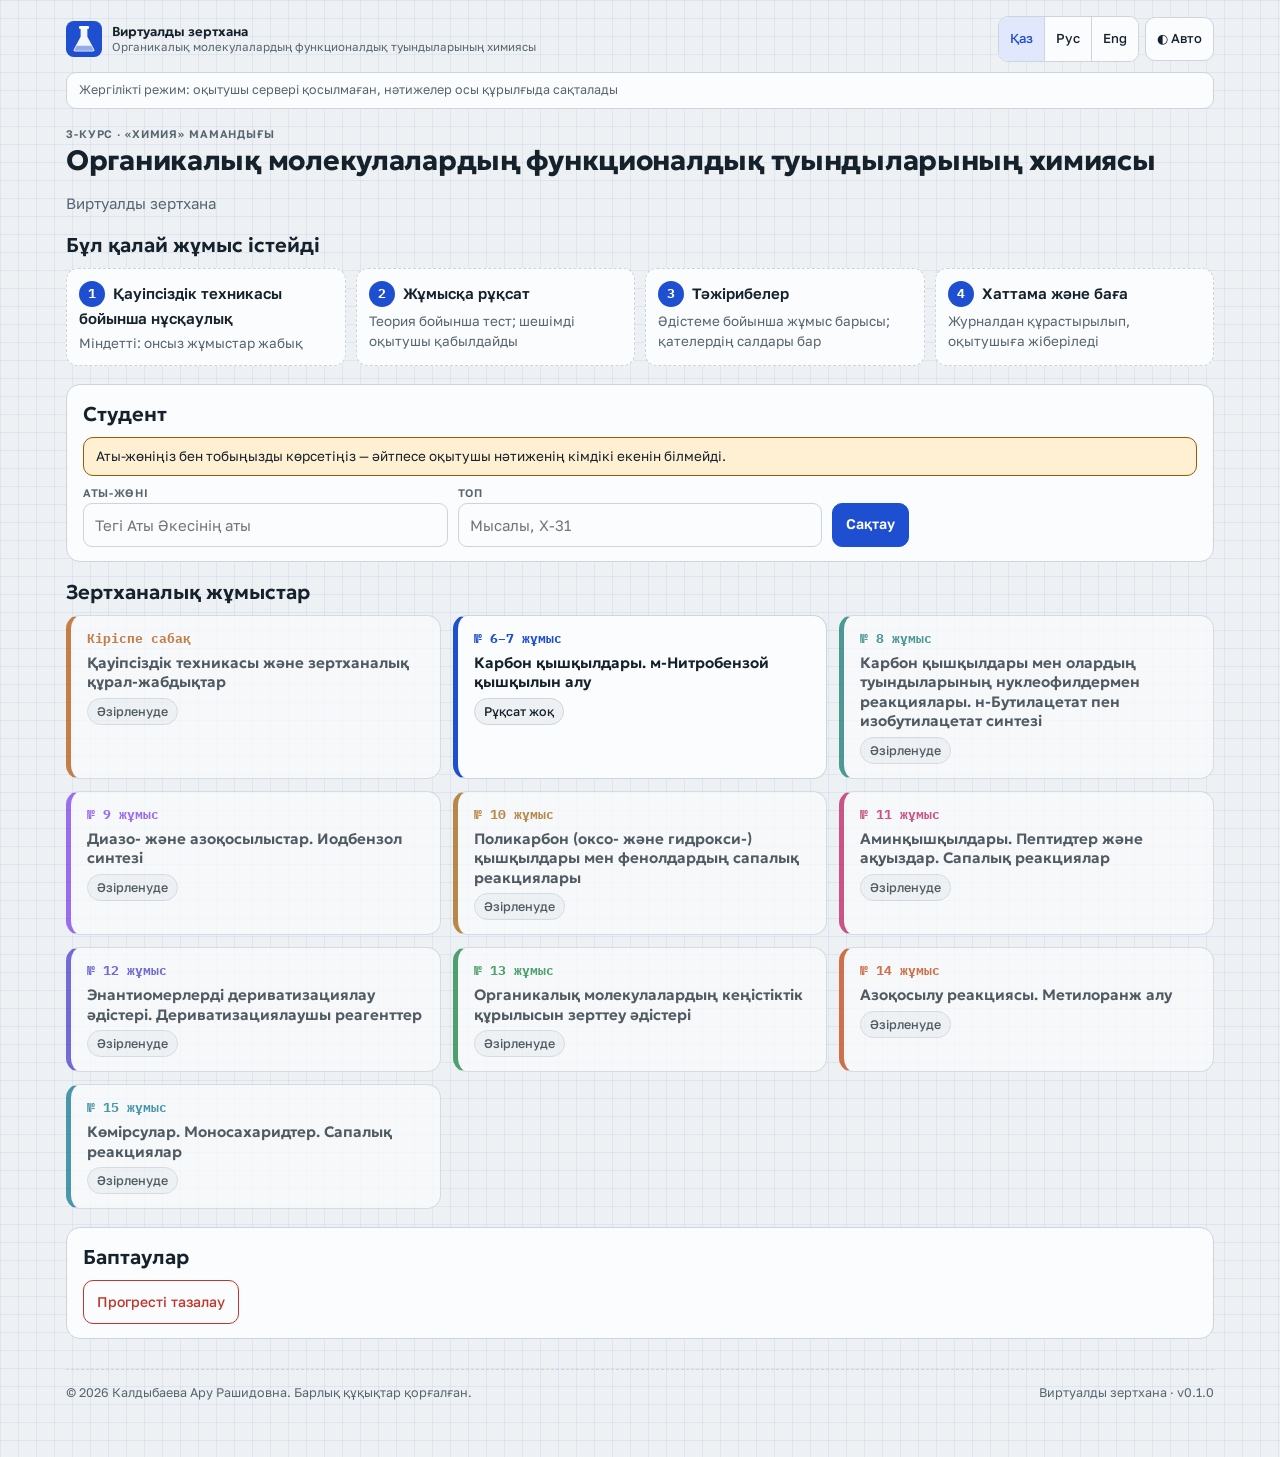
==== index.html @ b1f98c1d "Движок виртуальной лаборатории и работа 6–7 - Оболочка студента: маршруты #/, #/lab/NN, допуск, опыт" ====
<!doctype html>
<html lang="kk">
<head>
<meta charset="utf-8">
<meta name="viewport" content="width=device-width,initial-scale=1,viewport-fit=cover">
<title>Виртуалды зертхана · Виртуальная лаборатория</title>
<meta name="description" content="Виртуальная лаборатория: химия функциональных производных органических молекул">
<meta name="theme-color" content="#1f4fd1">
<link rel="manifest" href="manifest.webmanifest">
<link rel="icon" href="icon.svg" type="image/svg+xml">
<link rel="apple-touch-icon" href="icon-192.png">
<link rel="preconnect" href="https://fonts.googleapis.com">
<link rel="preconnect" href="https://fonts.gstatic.com" crossorigin>
<link rel="stylesheet" href="https://fonts.googleapis.com/css2?family=Golos+Text:wght@400;500;600;700&family=Unbounded:wght@500;700&family=Geologica:wght@500;600;700&family=JetBrains+Mono:wght@500;600&family=IBM+Plex+Mono:wght@500;600&display=swap">
<link rel="stylesheet" href="app/styles.css">
</head>
<body>
<div id="app" class="wrap"><p style="padding:20px">…</p></div>
<noscript><p style="padding:20px">Включите JavaScript · JavaScript қосыңыз · Please enable JavaScript.</p></noscript>
<script type="module" src="app/main.js"></script>
</body>
</html>
---- app/styles.css ----
/* Виртуальная лаборатория — токены, светлая и тёмная тема, раскладка, печать.
   Дизайн — по эталону reference/lab06-07-m-nitrobenzoic-acid.html: бумага в клетку, Golos Text / Unbounded / JetBrains Mono.
   Unbounded и JetBrains Mono не содержат казахских букв (ә ғ қ ң ұ һ…) — для kk заголовки Geologica, моноширинный IBM Plex Mono. */
:root{
  --paper:#edf1f3; --grid:rgba(31,79,209,.07); --panel:#fbfcfd; --scene:#f5f8fa; --ink:#15222b; --muted:#56656f; --line:#cbd5db;
  --accent:#1f4fd1; --accent-soft:#e1e8fd; --accent-ink:#ffffff;
  --warn:#9a5a00; --warn-soft:#fff0d3; --bad:#c0352c; --bad-soft:#fde4e1; --good:#1b7a49; --good-soft:#ddf3e6;
  --glass:#6f8a9b; --glass-fill:rgba(185,215,232,.28); --liquid:rgba(160,198,222,.55); --liq-y:rgba(236,212,110,.6); --melt:rgba(250,232,160,.8);
  --ice:#f3fbff; --ice-edge:#a9cfe3; --bench:#c9d2d8; --metal:#9aa7b0; --metal-dark:#5f6c75; --screen:#1d2b22; --screen-ink:#7dff9e;
  --solid:#fdfdf8; --solid-y:#f4eec9; --hot:#ff6a2b; --nox:#b8661f;
  --f-display:"Unbounded",system-ui,sans-serif; --f-body:"Golos Text",system-ui,-apple-system,"Segoe UI",Roboto,sans-serif; --f-mono:"JetBrains Mono",ui-monospace,Menlo,Consolas,monospace;
  --bar-h:0px;
  color-scheme:light;
}
:root[lang="kk"]{--f-display:"Geologica","Golos Text",system-ui,sans-serif; --f-mono:"IBM Plex Mono",ui-monospace,Menlo,Consolas,monospace}
@media (prefers-color-scheme:dark){:root:not([data-theme="light"]){
  --paper:#0e1519; --grid:rgba(126,162,255,.06); --panel:#151f25; --scene:#111a20; --ink:#e2eaef; --muted:#93a3ad; --line:#2a3a44;
  --accent:#86a6ff; --accent-soft:#1c2a4a; --accent-ink:#0b1430;
  --warn:#f2aa45; --warn-soft:#38270c; --bad:#ff7a70; --bad-soft:#3b1714; --good:#5bd393; --good-soft:#112d1e;
  --glass:#8fb0c3; --glass-fill:rgba(120,170,200,.12); --liquid:rgba(130,175,210,.35); --liq-y:rgba(220,190,90,.4); --melt:rgba(230,210,140,.6);
  --ice:#2c4352; --ice-edge:#5d8aa3; --bench:#24323b; --metal:#4d5b64; --metal-dark:#8d9aa3; --screen:#0b130e; --screen-ink:#6cf08f;
  --solid:#e9ece4; --solid-y:#e4dcae; --hot:#ff7d45; --nox:#e08a42; color-scheme:dark}}
:root[data-theme="dark"]{
  --paper:#0e1519; --grid:rgba(126,162,255,.06); --panel:#151f25; --scene:#111a20; --ink:#e2eaef; --muted:#93a3ad; --line:#2a3a44;
  --accent:#86a6ff; --accent-soft:#1c2a4a; --accent-ink:#0b1430;
  --warn:#f2aa45; --warn-soft:#38270c; --bad:#ff7a70; --bad-soft:#3b1714; --good:#5bd393; --good-soft:#112d1e;
  --glass:#8fb0c3; --glass-fill:rgba(120,170,200,.12); --liquid:rgba(130,175,210,.35); --liq-y:rgba(220,190,90,.4); --melt:rgba(230,210,140,.6);
  --ice:#2c4352; --ice-edge:#5d8aa3; --bench:#24323b; --metal:#4d5b64; --metal-dark:#8d9aa3; --screen:#0b130e; --screen-ink:#6cf08f;
  --solid:#e9ece4; --solid-y:#e4dcae; --hot:#ff7d45; --nox:#e08a42; color-scheme:dark}

[hidden]{display:none!important}
*{box-sizing:border-box}
html{-webkit-text-size-adjust:100%}
body{margin:0;background-color:var(--paper);background-image:linear-gradient(var(--grid) 1px,transparent 1px),linear-gradient(90deg,var(--grid) 1px,transparent 1px);background-size:18px 18px;color:var(--ink);font:15px/1.5 var(--f-body);min-height:100vh;overflow-x:hidden}
a{color:var(--accent)}
.wrap{max-width:1180px;margin:0 auto;padding:12px 16px calc(40px + var(--bar-h) + env(safe-area-inset-bottom,0px))}
.skip{position:absolute;left:-999px;top:0;background:var(--panel);padding:8px;z-index:20}.skip:focus{left:8px}

/* шапка */
.top{display:flex;flex-wrap:wrap;align-items:center;justify-content:space-between;gap:8px 12px;padding:4px 0 10px}
.brand{display:flex;align-items:center;gap:10px;text-decoration:none;color:inherit;min-width:0}
.brand .logo{width:36px;height:36px;flex:none}
.brand b{font:600 13px/1.2 var(--f-display);display:block}
.brand small{display:block;font-size:11.5px;color:var(--muted);line-height:1.25}
.topr{display:flex;gap:6px;align-items:center;flex-wrap:wrap}
.eyebrow{font:600 11px/1.3 var(--f-body);letter-spacing:.08em;text-transform:uppercase;color:var(--muted)}
h1{font:700 clamp(19px,4.8vw,28px)/1.15 var(--f-display);margin:4px 0 6px;letter-spacing:-.01em;text-wrap:balance}
h2{font:600 clamp(16px,4vw,20px)/1.25 var(--f-display);margin:3px 0 10px;text-wrap:balance}
h3{font:600 15.5px/1.3 var(--f-display);margin:18px 0 6px}
.clock{font:600 13px var(--f-mono);font-variant-numeric:tabular-nums;padding:9px 10px;border:1px solid var(--line);border-radius:8px;background:var(--panel);white-space:nowrap;min-height:44px;display:inline-flex;align-items:center}
.banner{padding:8px 12px;border-radius:10px;font-size:13.5px;margin:0 0 10px;border:1px solid var(--line);background:var(--panel)}
.banner.warn{background:var(--warn-soft);border-color:var(--warn)}
.banner.info{background:var(--accent-soft);border-color:var(--accent)}

/* карточки */
.card{background:var(--panel);border:1px solid var(--line);border-radius:14px;padding:14px 16px;min-width:0}
.cards{display:grid;gap:12px;grid-template-columns:repeat(auto-fill,minmax(min(100%,300px),1fr))}
.labcard{display:flex;flex-direction:column;gap:6px;text-decoration:none;color:inherit;border-left:5px solid var(--lab-accent,var(--accent));transition:border-color .15s}
.labcard:hover{border-color:var(--lab-accent,var(--accent))}
.labcard:focus-visible{outline:2px solid var(--accent);outline-offset:2px}
.labcard .num{font:700 13px var(--f-mono);color:var(--lab-accent,var(--accent))}
.labcard .t{font:600 15px/1.3 var(--f-display)}
.labcard.draft{opacity:.72}
.badge{display:inline-flex;align-items:center;gap:5px;font:500 12.5px/1.2 var(--f-body);padding:5px 9px;border-radius:999px;border:1px solid var(--line);background:var(--paper);align-self:flex-start}
.badge.ok{color:var(--good);border-color:var(--good);background:var(--good-soft)}
.badge.warn{color:var(--warn);border-color:var(--warn);background:var(--warn-soft)}
.badge.bad{color:var(--bad);border-color:var(--bad);background:var(--bad-soft)}
.badge.info{color:var(--accent);border-color:var(--accent);background:var(--accent-soft)}
.how{display:grid;gap:10px;grid-template-columns:repeat(auto-fit,minmax(min(100%,200px),1fr));counter-reset:how;margin:0;padding:0;list-style:none}
.how li{counter-increment:how;padding:12px;border:1px dashed var(--line);border-radius:12px;background:var(--panel)}
.how li::before{content:counter(how);display:inline-grid;place-items:center;width:26px;height:26px;border-radius:50%;background:var(--accent);color:var(--accent-ink);font:700 13px var(--f-mono);margin-right:8px}
.how b{font-weight:600}.how span{display:block;color:var(--muted);font-size:13.5px;margin-top:4px}
.form{display:grid;gap:10px;grid-template-columns:repeat(auto-fit,minmax(min(100%,220px),1fr));align-items:end}
.field{display:grid;gap:4px;width:100%}
.field>span,label.lb{font:600 11px var(--f-body);letter-spacing:.06em;text-transform:uppercase;color:var(--muted)}
input[type=text],input[type=search],textarea,select{font:15px var(--f-body);padding:10px 11px;border:1px solid var(--line);border-radius:9px;background:var(--panel);color:var(--ink);min-height:44px;width:100%}
input:focus-visible,textarea:focus-visible,select:focus-visible{outline:2px solid var(--accent);outline-offset:1px}
input.num{width:9em;flex:0 1 9em;font-family:var(--f-mono)}
textarea{min-height:120px;resize:vertical}
.unit{color:var(--muted);font-size:14px}
.section{margin:18px 0}
.foot{margin-top:30px;padding:14px 0;border-top:1px dashed var(--line);color:var(--muted);font-size:12.5px;display:flex;flex-wrap:wrap;gap:6px 16px;justify-content:space-between}
.muted{color:var(--muted)}
.prose p{margin:4px 0 8px;max-width:72ch}

/* кнопки */
.b{font:500 14px/1.2 var(--f-body);min-height:44px;padding:10px 13px;border-radius:10px;border:1px solid var(--line);background:var(--panel);color:var(--ink);cursor:pointer;touch-action:manipulation;text-align:left;text-decoration:none;display:inline-flex;align-items:center;gap:6px}
.b:hover:not(:disabled){border-color:var(--accent)}
.b:focus-visible,.tile:focus-visible,.opt:focus-visible{outline:2px solid var(--accent);outline-offset:2px}
.b:disabled{opacity:.45;cursor:not-allowed}
.b.pri{background:var(--accent);border-color:var(--accent);color:var(--accent-ink);font-weight:600}
.b.on{background:var(--accent-soft);border-color:var(--accent);color:var(--accent)}
.b.on:disabled{opacity:.8}
.b.big{font-size:17px;font-weight:600;min-height:54px;padding:12px 26px}
.b.sm{min-height:44px;padding:8px 11px;font-size:13px}
.b.danger{border-color:var(--bad);color:var(--bad)}
.b.ghost{background:transparent}
.seg{display:inline-flex;flex-wrap:wrap;border:1px solid var(--line);border-radius:10px;overflow:hidden;background:var(--panel);max-width:100%}
.seg .b{border:0;border-radius:0;min-height:44px}
.seg .b+.b{border-left:1px solid var(--line)}
.row{display:flex;flex-wrap:wrap;gap:8px;width:100%;align-items:center}
.row>*{min-width:0}
.rng input[type=range]{flex:1;min-width:150px;accent-color:var(--accent);min-height:44px}
.grp{width:100%;margin-top:8px}
.lab{width:100%;font:600 11px var(--f-body);letter-spacing:.07em;text-transform:uppercase;color:var(--muted);margin:2px 0 6px}
.check{display:grid;grid-template-columns:repeat(auto-fit,minmax(min(100%,220px),1fr));gap:8px;width:100%}
.check .b.on::before{content:"✓"}
.wfull{width:100%;min-width:0}

/* опыт */
.stages{display:flex;gap:6px;overflow-x:auto;margin:6px 0 12px;padding-bottom:2px;scrollbar-width:none}
.stg{flex:0 0 auto;font:500 12.5px var(--f-body);padding:7px 11px;border-radius:999px;border:1px solid var(--line);color:var(--muted);background:var(--panel);white-space:nowrap;text-decoration:none}
.stg.now{background:var(--accent);border-color:var(--accent);color:var(--accent-ink)}
.stg.done{color:var(--good);border-color:var(--good)}
.exp{display:grid;gap:14px;grid-template-columns:minmax(0,1fr)}
@media (min-width:881px){
  .exp{grid-template-columns:minmax(0,1.08fr) minmax(0,.92fr);align-items:start}
  .standcol{position:sticky;top:10px}
}
.scenebox{border:1px solid var(--line);border-radius:12px;background:var(--scene);overflow:hidden}
.scenebox svg{display:block;width:100%;height:auto;max-height:calc(45vh);margin:0 auto}
@media (min-width:881px){.scenebox svg{max-height:62vh}}
.scenebox:empty{display:none}
.stepmeta{font:600 11.5px var(--f-mono);color:var(--accent)}
.instr{font-size:14.5px;line-height:1.55;margin-bottom:10px;max-width:68ch}
.instr p{margin:0 0 6px}.instr ol,.instr ul{margin:0;padding-left:20px}.instr li{margin:3px 0}
.instr .note{color:var(--muted);font-size:13.5px;margin-top:6px}
.fb{margin-top:10px;padding:10px 12px;border-radius:10px;font-size:14px;line-height:1.45;border:1px solid transparent;background:var(--accent-soft);width:100%}
.fb.warn{background:var(--warn-soft);border-color:var(--warn)}
.fb.bad{background:var(--bad-soft);border-color:var(--bad)}
.fb.good{background:var(--good-soft);border-color:var(--good)}
.fb.warn::before{content:"⚠ ";font-weight:700;color:var(--warn)}
.fb.bad:not(.q .fb)::before{content:"✗ ";font-weight:700;color:var(--bad)}
.fb.good:not(.q .fb)::before{content:"✓ ";font-weight:700;color:var(--good)}
.readouts{display:flex;flex-wrap:wrap;gap:6px;margin-top:10px}
.readouts:empty{display:none}
.ro{display:flex;flex-direction:column;padding:6px 10px;border-radius:8px;background:var(--paper);border:1px solid var(--line);min-width:0}
.ro span{font:600 10px var(--f-body);letter-spacing:.06em;text-transform:uppercase;color:var(--muted)}
.ro b{font:600 15px var(--f-mono);font-variant-numeric:tabular-nums}
.ro.ok b{color:var(--good)}.ro.ok b::after{content:" ✓"}
.ro.warn{background:var(--warn-soft);border-color:var(--warn)}.ro.warn b{color:var(--warn)}.ro.warn b::after{content:" ⚠"}
.ro.bad{background:var(--bad-soft);border-color:var(--bad)}.ro.bad b{color:var(--bad)}.ro.bad b::after{content:" ✗"}
.controls{display:flex;flex-wrap:wrap;gap:8px;margin-top:12px;min-width:0}
.actionbar{display:flex;align-items:center;justify-content:flex-end;flex-wrap:wrap;gap:8px;margin-top:14px;padding-top:12px;border-top:1px dashed var(--line)}
.actionbar .need{font-size:13px;color:var(--muted);margin-right:auto;min-width:0}
.hintbox{margin-top:10px;padding:10px 12px;border-radius:10px;border:1px dashed var(--accent);background:var(--panel);font-size:14px}
.hintbox .eyebrow{color:var(--accent)}
.hintbox ol{margin:6px 0 0;padding-left:20px}
@media (max-width:880px){
  .actionbar{position:fixed;left:0;right:0;bottom:0;z-index:8;margin:0;padding:8px 16px calc(8px + env(safe-area-inset-bottom,0px));background:var(--panel);border-top:1px solid var(--line);box-shadow:0 -6px 18px rgba(0,0,0,.08)}
  .actionbar .need{flex:1 1 100%;font-size:12.5px;order:-1}
  .actionbar .b{flex:1 1 0;justify-content:center}
  body.has-bar{--bar-h:104px}
}
.side{display:grid;gap:14px;min-width:0}
.journal summary,.tb summary{font:600 14px var(--f-display);cursor:pointer;min-height:32px;display:flex;align-items:center;gap:6px}
.jcount{font:500 12px var(--f-mono);color:var(--muted)}
.log{list-style:none;margin:10px 0 0;padding:0;display:grid;gap:7px;max-height:56vh;overflow:auto}
.lg{display:grid;grid-template-columns:58px minmax(0,1fr);gap:8px;font-size:13.5px;line-height:1.4}
.lg time{font:500 12px var(--f-mono);color:var(--muted);padding-top:1px}
.lg.obs .k{font-weight:600;color:var(--accent);margin-right:4px}
.lg.warn span{color:var(--bad)}
.lg.warn span::before{content:"⚠ "}
.lg.calc span{font-family:var(--f-mono);font-size:12.5px}
.lg.hint span{color:var(--muted);font-style:italic}
.tb ul{margin:6px 0 0;padding-left:18px;font-size:13.5px}.tb li{margin:3px 0}

/* шаги */
.q{display:grid;gap:8px;width:100%;margin-bottom:12px}
.q>p{margin:0;font-weight:600}
.qq{margin:6px 0;font-weight:600}
.opt{width:100%;text-align:left}
.opt.right{border-color:var(--good);background:var(--good-soft)}
.opt.right::before{content:"✓";color:var(--good);font-weight:700}
.opt.wrong{border-color:var(--bad);background:var(--bad-soft)}
.opt.wrong::before{content:"✗";color:var(--bad);font-weight:700}
.whatif{margin-top:10px;border-left:4px solid var(--bad);background:var(--bad-soft);border-radius:10px;padding:10px 12px;font-size:14px;width:100%}
.whatif strong{display:block;margin-bottom:2px}
.shelf{display:grid;grid-template-columns:repeat(auto-fill,minmax(min(100%,150px),1fr));gap:8px;width:100%}
.tile{display:flex;align-items:center;gap:8px;min-height:56px;padding:8px 10px;border:1px solid var(--line);border-radius:10px;background:var(--panel);color:var(--ink);font:500 13.5px/1.25 var(--f-body);text-align:left;cursor:pointer;touch-action:manipulation}
.tile .ico{width:36px;height:36px;flex:none}.tile .ico svg{width:100%;height:100%}
.tile.on{border-color:var(--accent);background:var(--accent-soft)}
.tile.on::after{content:"✓";margin-left:auto;color:var(--accent);font-weight:700}
.tile.used{opacity:.55}
.order{list-style:none;margin:0;padding:0;display:grid;gap:6px;width:100%}
.order li{display:flex;align-items:center;gap:6px;padding:4px 6px 4px 10px;border:1px solid var(--line);border-radius:10px;background:var(--panel)}
.order li .n{color:var(--muted);width:1.5em}.order li .tx{flex:1;font-size:14px}
.order li.bad{border-color:var(--bad);background:var(--bad-soft)}
.order li.ok{border-color:var(--good)}
canvas.tg{width:100%;height:110px;display:block;border:1px solid var(--line);border-radius:10px;background:var(--paper);margin-bottom:6px}
.strip{display:flex;align-items:center;gap:10px;flex-wrap:wrap;width:100%;padding:8px 10px;border:1px solid var(--line);border-radius:10px;font-size:14px;margin-top:6px}
.strip i{width:30px;height:16px;border-radius:3px;border:1px solid var(--line);display:inline-block}
.strip em{color:var(--muted);font-style:normal}
.strip .scale{height:8px;border-radius:4px;width:100%;background:linear-gradient(90deg,#c81e32,#e63c32,#f58c28,#f5c832,#6eb428,#1e9682,#325aaa,#5a2882)}
.calcbox .field{margin-bottom:8px}

/* SVG */
.sv-bench{fill:var(--bench)}.gl{fill:var(--glass-fill);stroke:var(--glass);stroke-width:1.8}.gls{fill:none;stroke:var(--glass);stroke-width:1.8}
.liq{fill:var(--liquid)}.ice{fill:var(--ice);stroke:var(--ice-edge);stroke-width:1}.met{fill:var(--metal)}.metd{fill:var(--metal-dark)}
.sol{fill:var(--solid);stroke:var(--muted);stroke-width:.6}.porc{fill:var(--solid);stroke:var(--muted);stroke-width:1}.ppt{fill:var(--solid-y)}
.lbl{font:500 10px var(--f-body);fill:var(--muted)}.lblb{font:600 10.5px var(--f-body);fill:var(--ink)}.mono{font-family:var(--f-mono)}
.redc{fill:var(--bad)}.nox{fill:var(--nox)}.scr{fill:var(--screen)}.scrt{fill:var(--screen-ink);font:600 15px var(--f-mono)}.pnl{fill:var(--panel);stroke:var(--muted);stroke-width:1}
.slot{cursor:pointer}.slot rect{fill:var(--panel);stroke:var(--accent);stroke-width:1.4;stroke-dasharray:4 3}.slot.full rect{stroke-dasharray:none;fill:var(--accent-soft)}
.slot:focus-visible rect{stroke-width:3}
.bub{fill:none;stroke:var(--glass);stroke-width:1;animation:rise 1.3s linear infinite}
@keyframes rise{0%{transform:translateY(0);opacity:0}15%{opacity:1}100%{transform:translateY(-34px);opacity:0}}
.drop{animation:fall .45s ease-in forwards}
@keyframes fall{from{transform:translateY(0)}to{transform:translateY(var(--dy,120px));opacity:.15}}
.stir{animation:stir .55s ease-in-out infinite alternate}
@keyframes stir{from{transform:rotate(-3.5deg)}to{transform:rotate(3.5deg)}}
.airp{animation:air 1.6s linear infinite}
@keyframes air{from{transform:translateY(12px);opacity:0}50%{opacity:1}to{transform:translateY(-22px);opacity:0}}
.fume{animation:fume 3s ease-out infinite}
@keyframes fume{0%{transform:translate(0,0);opacity:0}30%{opacity:1}100%{transform:translate(10px,-42px);opacity:0}}
.steam{animation:fume 2.4s ease-out infinite}
.flow{stroke-dasharray:6 5;animation:flow .5s linear infinite}
@keyframes flow{to{stroke-dashoffset:-11}}
@media (prefers-reduced-motion:reduce){*,*::before,*::after{animation:none!important;transition:none!important}}

/* модальные окна */
.modal{position:fixed;inset:0;z-index:30;display:grid;place-items:center;padding:16px;background:rgba(10,18,24,.55)}
.modal .box{max-width:560px;width:100%;max-height:calc(100vh - 32px);overflow:auto;background:var(--panel);border:1px solid var(--line);border-radius:14px;padding:18px;box-shadow:0 20px 50px rgba(0,0,0,.3)}
.modal .box.crit{border-top:6px solid var(--bad)}
.modal .box.event{border-top:6px solid var(--warn)}
.modal h2{margin-top:2px}
.modal .acts{display:grid;gap:8px;margin-top:14px}

/* протокол */
.doc{font-size:14.5px;line-height:1.55}
.doc h2{margin-top:6px}
.doc p{margin:4px 0;max-width:76ch}.doc ul{margin:4px 0;padding-left:20px}
.eq{background:var(--paper);border:1px solid var(--line);padding:7px 10px;border-radius:8px;margin:6px 0;overflow-x:auto;white-space:nowrap;font-size:14px}
.eq.calc{font-family:var(--f-mono);font-size:13px;white-space:normal}
.tw{overflow-x:auto;margin:6px 0;max-width:100%}
.doc table{border-collapse:collapse;font-size:13.5px;min-width:560px;font-variant-numeric:tabular-nums}
.doc th,.doc td{border:1px solid var(--line);padding:6px 8px;text-align:left;vertical-align:top}
.doc th{background:var(--paper);font-weight:600}
.dochead{display:grid;grid-template-columns:repeat(auto-fit,minmax(min(100%,200px),1fr));gap:10px;padding:12px;border:1px solid var(--line);border-radius:12px;background:var(--paper)}
.grade{display:flex;gap:16px;align-items:center;padding:14px;border-radius:12px;background:var(--accent-soft);margin-top:12px}
.grade b{font:700 44px/1 var(--f-display);color:var(--accent)}
.sev{font:600 10.5px var(--f-body);text-transform:uppercase;letter-spacing:.05em;padding:2px 6px;border-radius:5px;margin-right:6px;border:1px solid currentColor;white-space:nowrap}
.sev.minor{color:var(--muted)}.sev.major{color:var(--warn)}.sev.critical{color:var(--bad)}.sev.safety{color:var(--bad)}
.lossbar{display:flex;height:16px;border-radius:8px;overflow:hidden;background:var(--line);margin:6px 0 8px}
.lossbar i{display:block;height:100%}
.losslist{list-style:none;margin:0 0 10px;padding:0;font-size:14px;display:grid;gap:4px}
.losslist li{display:flex;gap:8px;align-items:center}
.losslist .sw{flex:none;width:12px;height:12px;border-radius:3px}
.losslist .pc{margin-left:auto;font-family:var(--f-mono);font-size:13px}
.assign .q{border:1px solid var(--line);border-radius:10px;padding:10px}
.status{font-weight:600}
.status.ok{color:var(--good)}.status.warn{color:var(--warn)}
.jtable{font-size:12.5px}
.printonly{display:none}

@media print{
  :root{--paper:#fff;--panel:#fff;--scene:#fff;--ink:#000;--muted:#333;--line:#999;--accent:#000;--accent-soft:#fff;--good:#000;--bad:#000;--warn:#000;--good-soft:#fff;--bad-soft:#fff;--warn-soft:#fff}
  body{background:#fff;color:#000;font-size:11pt}
  .noprint,.top,.foot .noprint,.actionbar,.stages,button,.b,.banner{display:none!important}
  .card{border:0;padding:0}
  .wrap{max-width:none;padding:0}
  .doc table{min-width:0;width:100%}
  .tw{overflow:visible}
  .eq{white-space:normal}
  h1,h2,h3{break-after:avoid}
  .dochead{display:none!important}
  .doc li,.eq,.doc tr{break-inside:avoid}
  .assign textarea{border:1px solid #999;min-height:0}
  .printonly{display:block}
  @page{size:A4;margin:16mm 14mm}
}
.toasts{position:fixed;top:10px;right:10px;left:10px;z-index:40;display:grid;gap:6px;justify-items:end;pointer-events:none}
.toast{max-width:420px;padding:10px 12px;border-radius:10px;background:var(--panel);border:1px solid var(--bad);border-left:5px solid var(--bad);box-shadow:0 8px 24px rgba(0,0,0,.18);font-size:13.5px}
.toast.info{border-color:var(--accent)}
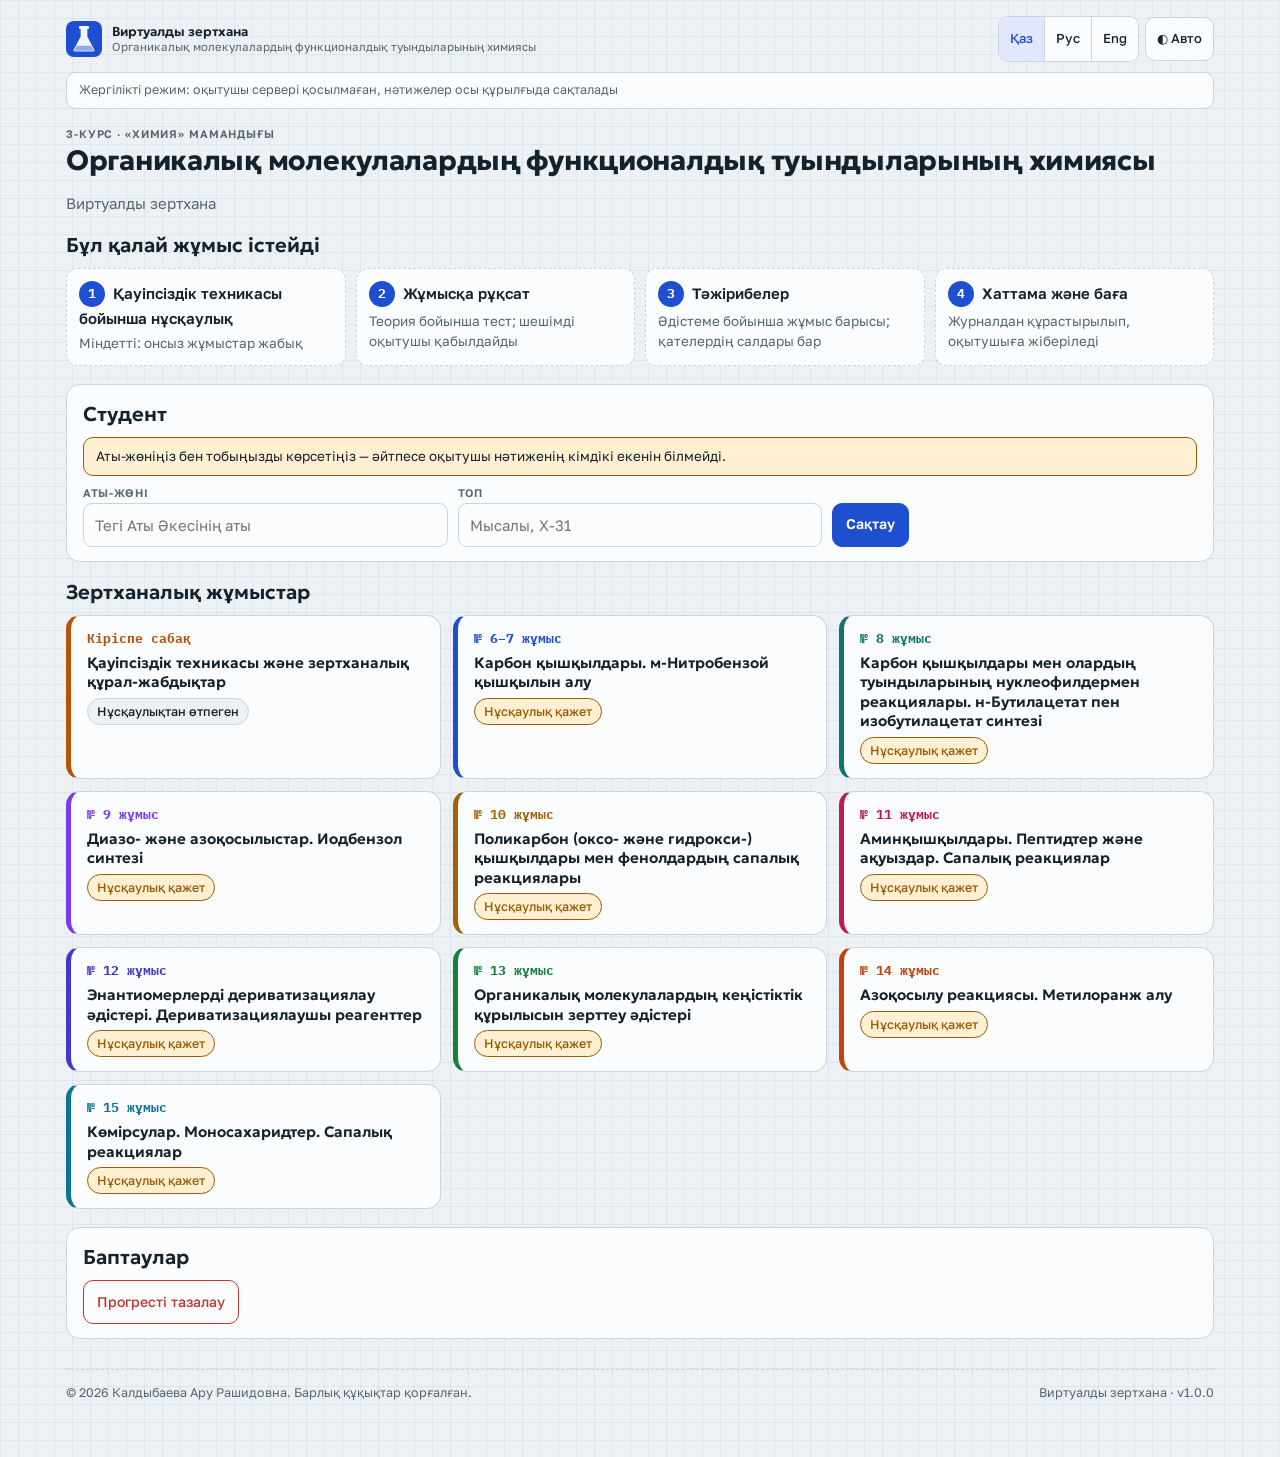
==== commit fa1826fa: "Общие токены стилей, панель преподавателя на тех же шрифтах; sw.js кэширует все файлы (v1.0.0); READ" ====
--- a/index.html
+++ b/index.html
@@ -12,6 +12,7 @@
 <link rel="preconnect" href="https://fonts.googleapis.com">
 <link rel="preconnect" href="https://fonts.gstatic.com" crossorigin>
 <link rel="stylesheet" href="https://fonts.googleapis.com/css2?family=Golos+Text:wght@400;500;600;700&family=Unbounded:wght@500;700&family=Geologica:wght@500;600;700&family=JetBrains+Mono:wght@500;600&family=IBM+Plex+Mono:wght@500;600&display=swap">
+<link rel="stylesheet" href="app/tokens.css">
 <link rel="stylesheet" href="app/styles.css">
 </head>
 <body>
--- a/app/tokens.css
+++ b/app/tokens.css
@@ -0,0 +1,36 @@
+/* Общие токены студента и панели преподавателя: палитра светлой и тёмной темы, шрифты, основа страницы.
+   Подключается первым в index.html и teacher/index.html; app/styles.css и teacher/teacher.css — только раскладка и компоненты.
+   Дизайн — по эталону reference/lab06-07-m-nitrobenzoic-acid.html: бумага в клетку, Golos Text / Unbounded / JetBrains Mono.
+   Unbounded и JetBrains Mono не содержат казахских букв (ә ғ қ ң ұ һ…) — для kk заголовки Geologica, моноширинный IBM Plex Mono. */
+:root{
+  --paper:#edf1f3; --grid:rgba(31,79,209,.07); --panel:#fbfcfd; --scene:#f5f8fa; --ink:#15222b; --muted:#56656f; --line:#cbd5db;
+  --accent:#1f4fd1; --accent-soft:#e1e8fd; --accent-ink:#ffffff;
+  --warn:#9a5a00; --warn-soft:#fff0d3; --bad:#c0352c; --bad-soft:#fde4e1; --good:#1b7a49; --good-soft:#ddf3e6;
+  --glass:#6f8a9b; --glass-fill:rgba(185,215,232,.28); --liquid:rgba(160,198,222,.55); --liq-y:rgba(236,212,110,.6); --melt:rgba(250,232,160,.8);
+  --ice:#f3fbff; --ice-edge:#a9cfe3; --bench:#c9d2d8; --metal:#9aa7b0; --metal-dark:#5f6c75; --screen:#1d2b22; --screen-ink:#7dff9e;
+  --solid:#fdfdf8; --solid-y:#f4eec9; --hot:#ff6a2b; --nox:#b8661f;
+  --f-display:"Unbounded",system-ui,sans-serif; --f-body:"Golos Text",system-ui,-apple-system,"Segoe UI",Roboto,sans-serif; --f-mono:"JetBrains Mono",ui-monospace,Menlo,Consolas,monospace;
+  --bar-h:0px;
+  color-scheme:light;
+}
+:root[lang="kk"]{--f-display:"Geologica","Golos Text",system-ui,sans-serif; --f-mono:"IBM Plex Mono",ui-monospace,Menlo,Consolas,monospace}
+@media (prefers-color-scheme:dark){:root:not([data-theme="light"]){
+  --paper:#0e1519; --grid:rgba(126,162,255,.06); --panel:#151f25; --scene:#111a20; --ink:#e2eaef; --muted:#93a3ad; --line:#2a3a44;
+  --accent:#86a6ff; --accent-soft:#1c2a4a; --accent-ink:#0b1430;
+  --warn:#f2aa45; --warn-soft:#38270c; --bad:#ff7a70; --bad-soft:#3b1714; --good:#5bd393; --good-soft:#112d1e;
+  --glass:#8fb0c3; --glass-fill:rgba(120,170,200,.12); --liquid:rgba(130,175,210,.35); --liq-y:rgba(220,190,90,.4); --melt:rgba(230,210,140,.6);
+  --ice:#2c4352; --ice-edge:#5d8aa3; --bench:#24323b; --metal:#4d5b64; --metal-dark:#8d9aa3; --screen:#0b130e; --screen-ink:#6cf08f;
+  --solid:#e9ece4; --solid-y:#e4dcae; --hot:#ff7d45; --nox:#e08a42; color-scheme:dark}}
+:root[data-theme="dark"]{
+  --paper:#0e1519; --grid:rgba(126,162,255,.06); --panel:#151f25; --scene:#111a20; --ink:#e2eaef; --muted:#93a3ad; --line:#2a3a44;
+  --accent:#86a6ff; --accent-soft:#1c2a4a; --accent-ink:#0b1430;
+  --warn:#f2aa45; --warn-soft:#38270c; --bad:#ff7a70; --bad-soft:#3b1714; --good:#5bd393; --good-soft:#112d1e;
+  --glass:#8fb0c3; --glass-fill:rgba(120,170,200,.12); --liquid:rgba(130,175,210,.35); --liq-y:rgba(220,190,90,.4); --melt:rgba(230,210,140,.6);
+  --ice:#2c4352; --ice-edge:#5d8aa3; --bench:#24323b; --metal:#4d5b64; --metal-dark:#8d9aa3; --screen:#0b130e; --screen-ink:#6cf08f;
+  --solid:#e9ece4; --solid-y:#e4dcae; --hot:#ff7d45; --nox:#e08a42; color-scheme:dark}
+
+
+[hidden]{display:none!important}
+*{box-sizing:border-box}
+html{-webkit-text-size-adjust:100%}
+body{margin:0;background-color:var(--paper);background-image:linear-gradient(var(--grid) 1px,transparent 1px),linear-gradient(90deg,var(--grid) 1px,transparent 1px);background-size:18px 18px;color:var(--ink);font:15px/1.5 var(--f-body);min-height:100vh;overflow-x:hidden}
--- a/app/styles.css
+++ b/app/styles.css
@@ -1,37 +1,4 @@
-/* Виртуальная лаборатория — токены, светлая и тёмная тема, раскладка, печать.
-   Дизайн — по эталону reference/lab06-07-m-nitrobenzoic-acid.html: бумага в клетку, Golos Text / Unbounded / JetBrains Mono.
-   Unbounded и JetBrains Mono не содержат казахских букв (ә ғ қ ң ұ һ…) — для kk заголовки Geologica, моноширинный IBM Plex Mono. */
-:root{
-  --paper:#edf1f3; --grid:rgba(31,79,209,.07); --panel:#fbfcfd; --scene:#f5f8fa; --ink:#15222b; --muted:#56656f; --line:#cbd5db;
-  --accent:#1f4fd1; --accent-soft:#e1e8fd; --accent-ink:#ffffff;
-  --warn:#9a5a00; --warn-soft:#fff0d3; --bad:#c0352c; --bad-soft:#fde4e1; --good:#1b7a49; --good-soft:#ddf3e6;
-  --glass:#6f8a9b; --glass-fill:rgba(185,215,232,.28); --liquid:rgba(160,198,222,.55); --liq-y:rgba(236,212,110,.6); --melt:rgba(250,232,160,.8);
-  --ice:#f3fbff; --ice-edge:#a9cfe3; --bench:#c9d2d8; --metal:#9aa7b0; --metal-dark:#5f6c75; --screen:#1d2b22; --screen-ink:#7dff9e;
-  --solid:#fdfdf8; --solid-y:#f4eec9; --hot:#ff6a2b; --nox:#b8661f;
-  --f-display:"Unbounded",system-ui,sans-serif; --f-body:"Golos Text",system-ui,-apple-system,"Segoe UI",Roboto,sans-serif; --f-mono:"JetBrains Mono",ui-monospace,Menlo,Consolas,monospace;
-  --bar-h:0px;
-  color-scheme:light;
-}
-:root[lang="kk"]{--f-display:"Geologica","Golos Text",system-ui,sans-serif; --f-mono:"IBM Plex Mono",ui-monospace,Menlo,Consolas,monospace}
-@media (prefers-color-scheme:dark){:root:not([data-theme="light"]){
-  --paper:#0e1519; --grid:rgba(126,162,255,.06); --panel:#151f25; --scene:#111a20; --ink:#e2eaef; --muted:#93a3ad; --line:#2a3a44;
-  --accent:#86a6ff; --accent-soft:#1c2a4a; --accent-ink:#0b1430;
-  --warn:#f2aa45; --warn-soft:#38270c; --bad:#ff7a70; --bad-soft:#3b1714; --good:#5bd393; --good-soft:#112d1e;
-  --glass:#8fb0c3; --glass-fill:rgba(120,170,200,.12); --liquid:rgba(130,175,210,.35); --liq-y:rgba(220,190,90,.4); --melt:rgba(230,210,140,.6);
-  --ice:#2c4352; --ice-edge:#5d8aa3; --bench:#24323b; --metal:#4d5b64; --metal-dark:#8d9aa3; --screen:#0b130e; --screen-ink:#6cf08f;
-  --solid:#e9ece4; --solid-y:#e4dcae; --hot:#ff7d45; --nox:#e08a42; color-scheme:dark}}
-:root[data-theme="dark"]{
-  --paper:#0e1519; --grid:rgba(126,162,255,.06); --panel:#151f25; --scene:#111a20; --ink:#e2eaef; --muted:#93a3ad; --line:#2a3a44;
-  --accent:#86a6ff; --accent-soft:#1c2a4a; --accent-ink:#0b1430;
-  --warn:#f2aa45; --warn-soft:#38270c; --bad:#ff7a70; --bad-soft:#3b1714; --good:#5bd393; --good-soft:#112d1e;
-  --glass:#8fb0c3; --glass-fill:rgba(120,170,200,.12); --liquid:rgba(130,175,210,.35); --liq-y:rgba(220,190,90,.4); --melt:rgba(230,210,140,.6);
-  --ice:#2c4352; --ice-edge:#5d8aa3; --bench:#24323b; --metal:#4d5b64; --metal-dark:#8d9aa3; --screen:#0b130e; --screen-ink:#6cf08f;
-  --solid:#e9ece4; --solid-y:#e4dcae; --hot:#ff7d45; --nox:#e08a42; color-scheme:dark}
-
-[hidden]{display:none!important}
-*{box-sizing:border-box}
-html{-webkit-text-size-adjust:100%}
-body{margin:0;background-color:var(--paper);background-image:linear-gradient(var(--grid) 1px,transparent 1px),linear-gradient(90deg,var(--grid) 1px,transparent 1px);background-size:18px 18px;color:var(--ink);font:15px/1.5 var(--f-body);min-height:100vh;overflow-x:hidden}
+/* Виртуальная лаборатория — раскладка, компоненты, печать. Токены и темы — app/tokens.css. */
 a{color:var(--accent)}
 .wrap{max-width:1180px;margin:0 auto;padding:12px 16px calc(40px + var(--bar-h) + env(safe-area-inset-bottom,0px))}
 .skip{position:absolute;left:-999px;top:0;background:var(--panel);padding:8px;z-index:20}.skip:focus{left:8px}
@@ -154,13 +121,13 @@
 }
 .side{display:grid;gap:14px;min-width:0}
 .journal summary,.tb summary{font:600 14px var(--f-display);cursor:pointer;min-height:32px;display:flex;align-items:center;gap:6px}
-.jcount{font:500 12px var(--f-mono);color:var(--muted)}
+.jcount{font:500 12px var(--f-mono);color:var(--muted);white-space:nowrap}
 .log{list-style:none;margin:10px 0 0;padding:0;display:grid;gap:7px;max-height:56vh;overflow:auto}
 .lg{display:grid;grid-template-columns:58px minmax(0,1fr);gap:8px;font-size:13.5px;line-height:1.4}
 .lg time{font:500 12px var(--f-mono);color:var(--muted);padding-top:1px}
 .lg.obs .k{font-weight:600;color:var(--accent);margin-right:4px}
 .lg.warn span{color:var(--bad)}
-.lg.warn span::before{content:"⚠ "}
+.lg.warn>span::before{content:"⚠ "}
 .lg.calc span{font-family:var(--f-mono);font-size:12.5px}
 .lg.hint span{color:var(--muted);font-style:italic}
 .tb ul{margin:6px 0 0;padding-left:18px;font-size:13.5px}.tb li{margin:3px 0}
@@ -245,12 +212,15 @@
 .losslist{list-style:none;margin:0 0 10px;padding:0;font-size:14px;display:grid;gap:4px}
 .losslist li{display:flex;gap:8px;align-items:center}
 .losslist .sw{flex:none;width:12px;height:12px;border-radius:3px}
-.losslist .pc{margin-left:auto;font-family:var(--f-mono);font-size:13px}
+.losslist .pc{margin-left:auto;font-family:var(--f-mono);font-size:13px;white-space:nowrap}
 .assign .q{border:1px solid var(--line);border-radius:10px;padding:10px}
 .status{font-weight:600}
 .status.ok{color:var(--good)}.status.warn{color:var(--warn)}
 .jtable{font-size:12.5px}
 .printonly{display:none}
+
+/* телефон: уравнения переносятся, а не обрезаются */
+@media (max-width:880px){.eq{white-space:normal;overflow-wrap:anywhere}}
 
 @media print{
   :root{--paper:#fff;--panel:#fff;--scene:#fff;--ink:#000;--muted:#333;--line:#999;--accent:#000;--accent-soft:#fff;--good:#000;--bad:#000;--warn:#000;--good-soft:#fff;--bad-soft:#fff;--warn-soft:#fff}
@@ -266,6 +236,12 @@
   .doc li,.eq,.doc tr{break-inside:avoid}
   .assign textarea{border:1px solid #999;min-height:0}
   .printonly{display:block}
+  /* задание с выбором: на бумаге видны выбранный и верный варианты */
+  .assign .b.opt.right,.assign .b.opt.wrong{display:block!important;border:1px solid #999;background:#fff;color:#000;min-height:0;padding:4px 8px;margin:4px 0;text-align:left;opacity:1}
+  .assign .b.opt.right::before{content:'✓ '}
+  .assign .b.opt.wrong::before{content:'✗ '}
+  /* протокол уже содержит наблюдения и подпись: свёрнутый полный журнал и подвал страницы не печатаем */
+  body:has(.doc) .foot,details.journal:not([open]){display:none!important}
   @page{size:A4;margin:16mm 14mm}
 }
 .toasts{position:fixed;top:10px;right:10px;left:10px;z-index:40;display:grid;gap:6px;justify-items:end;pointer-events:none}
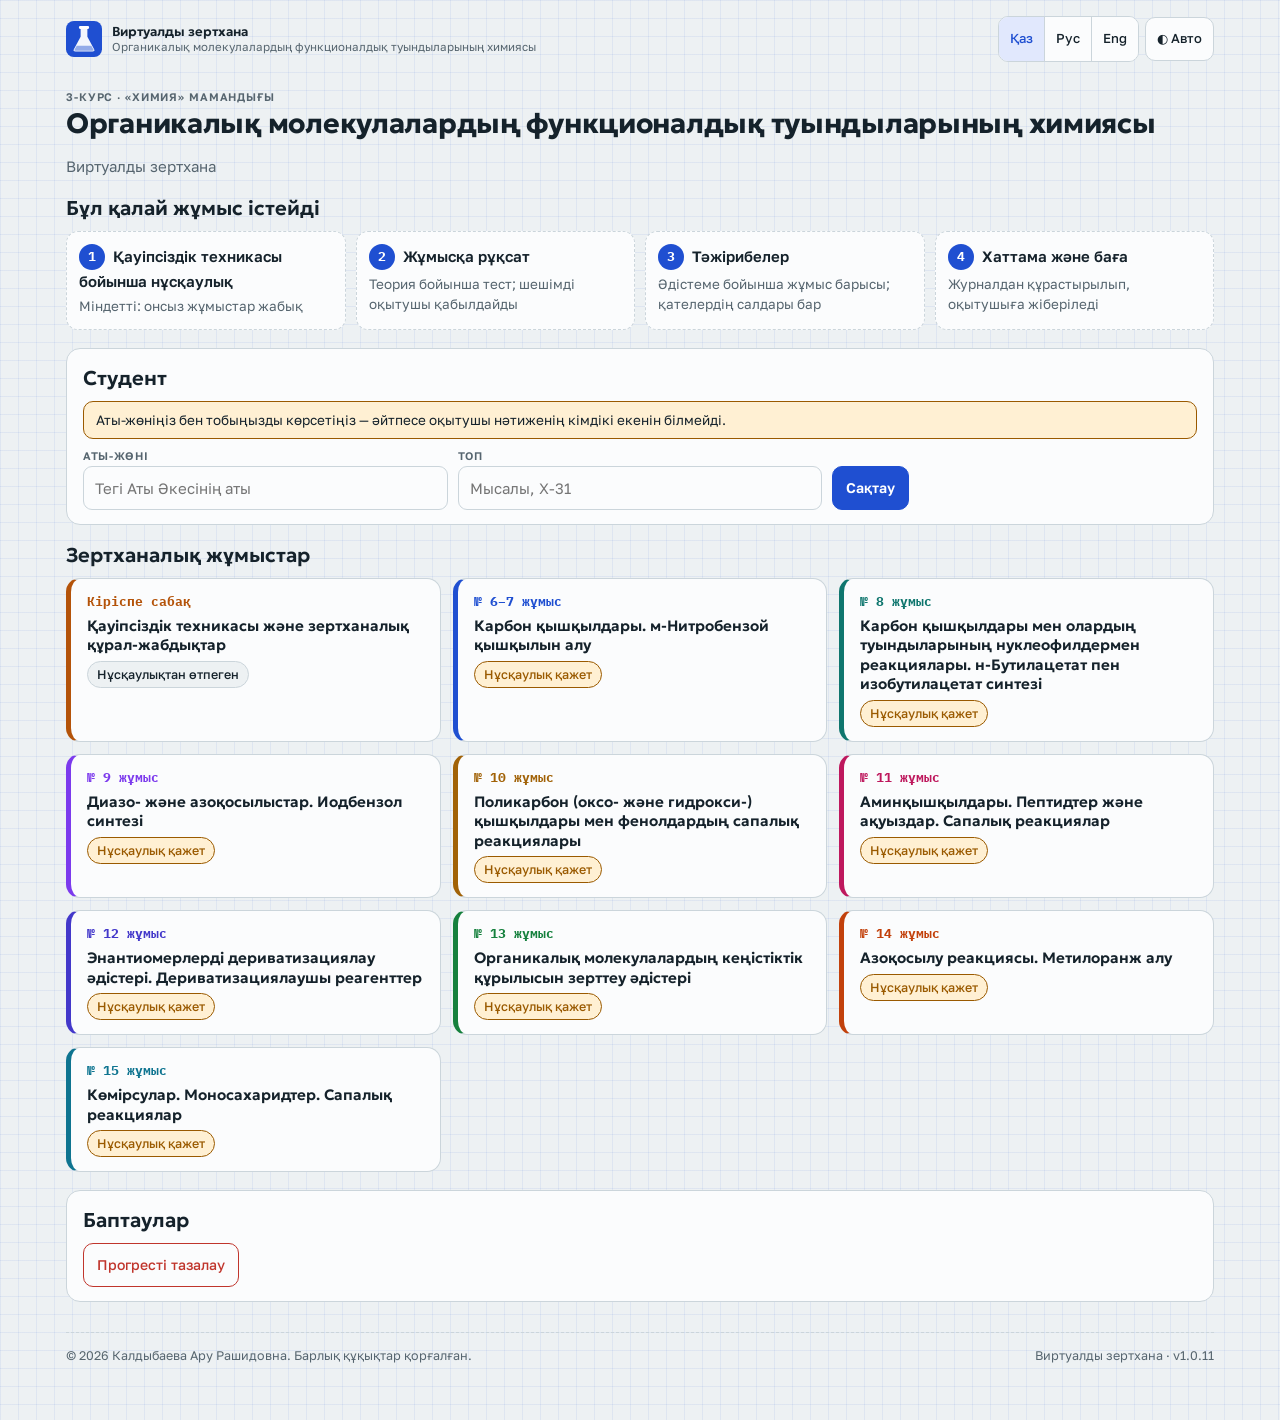
==== commit 42cb02de: "Запрет автоперевода браузера на сайте и в панели; опечатка «щелочами»; версия 1.0.11 Edge принимал с" ====
--- a/index.html
+++ b/index.html
@@ -1,7 +1,8 @@
 <!doctype html>
-<html lang="kk">
+<html lang="kk" translate="no" class="notranslate">
 <head>
 <meta charset="utf-8">
+<meta name="google" content="notranslate">
 <meta name="viewport" content="width=device-width,initial-scale=1,viewport-fit=cover">
 <title>Виртуалды зертхана · Виртуальная лаборатория</title>
 <meta name="description" content="Виртуальная лаборатория: химия функциональных производных органических молекул">
--- a/app/styles.css
+++ b/app/styles.css
@@ -148,6 +148,10 @@
 .tile .ico{width:36px;height:36px;flex:none}.tile .ico svg{width:100%;height:100%}
 .tile.on{border-color:var(--accent);background:var(--accent-soft)}
 .tile.on::after{content:"✓";margin-left:auto;color:var(--accent);font-weight:700}
+.tile{position:relative}.tile.on::after{position:absolute;top:3px;right:6px;margin:0;font-size:12px}.tile>span:not(.ico){min-width:0;hyphens:auto;overflow-wrap:break-word}@media (max-width:880px){.tile{gap:6px;padding:8px 14px 8px 8px}.tile .ico{width:30px;height:30px}}
+/* шаг pick на телефоне: стенд выше экрана, поэтому взятое показывается полоской прямо над полкой */
+.pick-mini{display:none}
+@media (max-width:880px){.pick-mini{display:flex;align-items:flex-end;gap:4px;min-height:52px;margin-bottom:8px;padding:6px 8px;border:1px dashed var(--line);border-radius:10px;background:var(--scene);overflow-x:auto}.pick-mini svg{width:40px;height:40px;flex:none}.pick-mini span{font-size:13px;color:var(--muted);align-self:center}}
 .tile.used{opacity:.55}
 .order{list-style:none;margin:0;padding:0;display:grid;gap:6px;width:100%}
 .order li{display:flex;align-items:center;gap:6px;padding:4px 6px 4px 10px;border:1px solid var(--line);border-radius:10px;background:var(--panel)}
@@ -165,9 +169,9 @@
 .sv-bench{fill:var(--bench)}.gl{fill:var(--glass-fill);stroke:var(--glass);stroke-width:1.8}.gls{fill:none;stroke:var(--glass);stroke-width:1.8}
 .liq{fill:var(--liquid)}.ice{fill:var(--ice);stroke:var(--ice-edge);stroke-width:1}.met{fill:var(--metal)}.metd{fill:var(--metal-dark)}
 .sol{fill:var(--solid);stroke:var(--muted);stroke-width:.6}.porc{fill:var(--solid);stroke:var(--muted);stroke-width:1}.ppt{fill:var(--solid-y)}
-.lbl{font:500 10px var(--f-body);fill:var(--muted)}.lblb{font:600 10.5px var(--f-body);fill:var(--ink)}.mono{font-family:var(--f-mono)}
+.lbl{font:500 10px var(--f-body);fill:var(--muted)}.lblb{font:600 10.5px var(--f-body);fill:var(--ink);paint-order:stroke;stroke:var(--scene);stroke-width:3px;stroke-linejoin:round}.mono{font-family:var(--f-mono)}
 .redc{fill:var(--bad)}.nox{fill:var(--nox)}.scr{fill:var(--screen)}.scrt{fill:var(--screen-ink);font:600 15px var(--f-mono)}.pnl{fill:var(--panel);stroke:var(--muted);stroke-width:1}
-.slot{cursor:pointer}.slot rect{fill:var(--panel);stroke:var(--accent);stroke-width:1.4;stroke-dasharray:4 3}.slot.full rect{stroke-dasharray:none;fill:var(--accent-soft)}
+.slot{cursor:pointer}.slot rect{fill:var(--panel);stroke:var(--accent);stroke-width:1.4;stroke-dasharray:4 3}.slot.full rect{stroke-dasharray:none;fill:var(--accent-soft);fill-opacity:.35}
 .slot:focus-visible rect{stroke-width:3}
 .bub{fill:none;stroke:var(--glass);stroke-width:1;animation:rise 1.3s linear infinite}
 @keyframes rise{0%{transform:translateY(0);opacity:0}15%{opacity:1}100%{transform:translateY(-34px);opacity:0}}
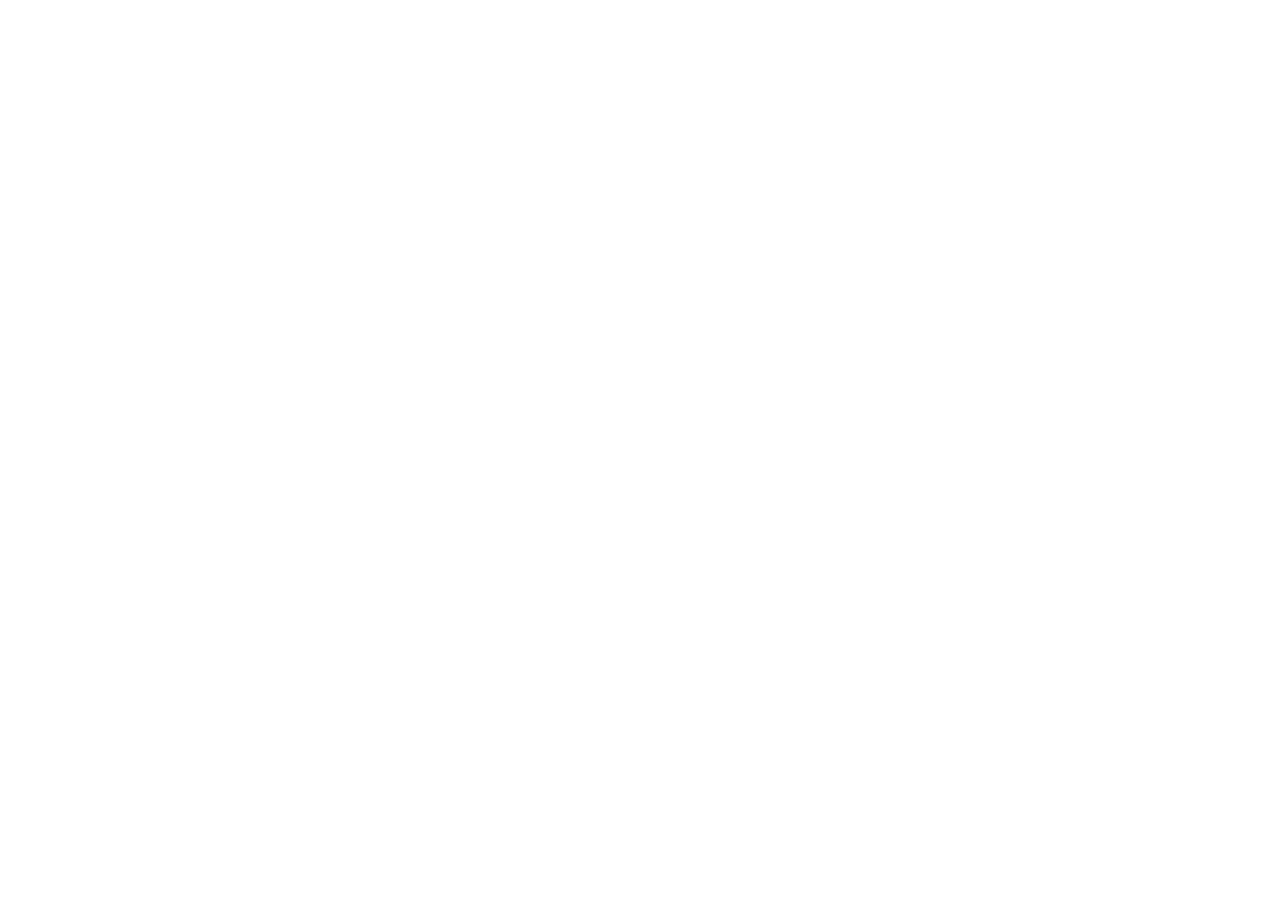
==== commit b5c0aa57: "Старый адрес: переезд на kaldybayeva-lab.github.io/virtual-lab Co-Authored-By: Claude Opus 5.5 <nore" ====
--- a/index.html
+++ b/index.html
@@ -1,24 +1,72 @@
 <!doctype html>
-<html lang="kk" translate="no" class="notranslate">
+<html lang="ru" translate="no" class="notranslate">
 <head>
 <meta charset="utf-8">
 <meta name="google" content="notranslate">
-<meta name="viewport" content="width=device-width,initial-scale=1,viewport-fit=cover">
-<title>Виртуалды зертхана · Виртуальная лаборатория</title>
-<meta name="description" content="Виртуальная лаборатория: химия функциональных производных органических молекул">
-<meta name="theme-color" content="#1f4fd1">
-<link rel="manifest" href="manifest.webmanifest">
-<link rel="icon" href="icon.svg" type="image/svg+xml">
-<link rel="apple-touch-icon" href="icon-192.png">
-<link rel="preconnect" href="https://fonts.googleapis.com">
-<link rel="preconnect" href="https://fonts.gstatic.com" crossorigin>
-<link rel="stylesheet" href="https://fonts.googleapis.com/css2?family=Golos+Text:wght@400;500;600;700&family=Unbounded:wght@500;700&family=Geologica:wght@500;600;700&family=JetBrains+Mono:wght@500;600&family=IBM+Plex+Mono:wght@500;600&display=swap">
-<link rel="stylesheet" href="app/tokens.css">
-<link rel="stylesheet" href="app/styles.css">
+<meta name="viewport" content="width=device-width, initial-scale=1">
+<meta name="robots" content="noindex">
+<title>Виртуальная лаборатория переехала</title>
+<style>
+  :root { color-scheme: light dark; }
+  body { margin: 0; min-height: 100vh; display: grid; place-items: center; background: #edf1f3; color: #15222b;
+    font: 16px/1.5 system-ui, -apple-system, "Segoe UI", Roboto, sans-serif; }
+  @media (prefers-color-scheme: dark) { body { background: #0e1519; color: #e2eaef; } a { color: #86a6ff; } }
+  main { max-width: 560px; padding: 24px 16px; text-align: center; }
+  p { margin: 8px 0; } .m { opacity: .7; font-size: 14px; } a { color: #1f4fd1; font-weight: 600; word-break: break-all; }
+</style>
 </head>
 <body>
-<div id="app" class="wrap"><p style="padding:20px">…</p></div>
-<noscript><p style="padding:20px">Включите JavaScript · JavaScript қосыңыз · Please enable JavaScript.</p></noscript>
-<script type="module" src="app/main.js"></script>
+<main>
+  <p><b>Виртуальная лаборатория переехала на новый адрес.</b> Переносим ваши допуски и прогресс…</p>
+  <p class="m">Виртуалды зертхана жаңа мекенжайға көшті · The Virtual Laboratory has moved</p>
+  <p><a id="go" href="https://kaldybayeva-lab.github.io/virtual-lab/">https://kaldybayeva-lab.github.io/virtual-lab/</a></p>
+</main>
+<script>
+/*
+ * Мост со старого адреса. Собирает данные студента (ключи vlab_* в хранилище браузера этого адреса),
+ * сжимает и передаёт новому адресу в части ссылки после «#» (она не уходит ни на один сервер):
+ * https://kaldybayeva-lab.github.io/virtual-lab/import.html#g.<gzip+base64url>. Новый сайт записывает их, только если там этот браузер ещё не работал.
+ * Ключи преподавателя (вход в панель) не передаются. Старый сервис-воркер и кэш удаляются.
+ */
+(async function () {
+  var NEW = 'https://kaldybayeva-lab.github.io/virtual-lab/';
+  var to = /^#\/[\w\-\/]*$/.test(location.hash) ? location.hash : '#/';
+  try {
+    if (navigator.serviceWorker) (await navigator.serviceWorker.getRegistrations()).forEach(function (r) { r.unregister(); });
+    if (window.caches) (await caches.keys()).forEach(function (k) { caches.delete(k); });
+  } catch (e) { /* не мешает переезду */ }
+  var all = {};
+  try {
+    for (var i = 0; i < localStorage.length; i++) {
+      var k = localStorage.key(i);
+      if (/^vlab_/.test(k) && !/^vlab_teacher/.test(k)) all[k] = localStorage.getItem(k);
+    }
+  } catch (e) { /* хранилище недоступно */ }
+  if (!Object.keys(all).length) return location.replace(NEW + to);
+  // Если данных очень много — сначала всё, затем только главное (кто, допуски, очередь, язык), затем только кто это.
+  var essential = function (k) { return /^vlab_(api_|lang$|schemaVersion$)/.test(k); };
+  var who = function (k) { return k === 'vlab_api_student' || k === 'vlab_api_admissions' || k === 'vlab_lang'; };
+  var sets = [all, pick(all, essential), pick(all, who)];
+  for (var s = 0; s < sets.length; s++) {
+    var enc = await encode(JSON.stringify({ v: 1, to: to, ls: sets[s] }));
+    if (enc.length < 900000) return location.replace(NEW + 'import.html#' + enc);
+  }
+  location.replace(NEW + to);
+
+  function pick(o, f) { var r = {}; Object.keys(o).forEach(function (k) { if (f(k)) r[k] = o[k]; }); return r; }
+  async function encode(text) {
+    var bytes = new TextEncoder().encode(text), kind = 'j.';
+    if (window.CompressionStream) {
+      try {
+        var stream = new Blob([bytes]).stream().pipeThrough(new CompressionStream('gzip'));
+        bytes = new Uint8Array(await new Response(stream).arrayBuffer()); kind = 'g.';
+      } catch (e) { bytes = new TextEncoder().encode(text); kind = 'j.'; }
+    }
+    var bin = '';
+    for (var i = 0; i < bytes.length; i += 0x8000) bin += String.fromCharCode.apply(null, bytes.subarray(i, i + 0x8000));
+    return kind + btoa(bin).replace(/\+/g, '-').replace(/\//g, '_').replace(/=+$/, '');
+  }
+})();
+</script>
 </body>
 </html>
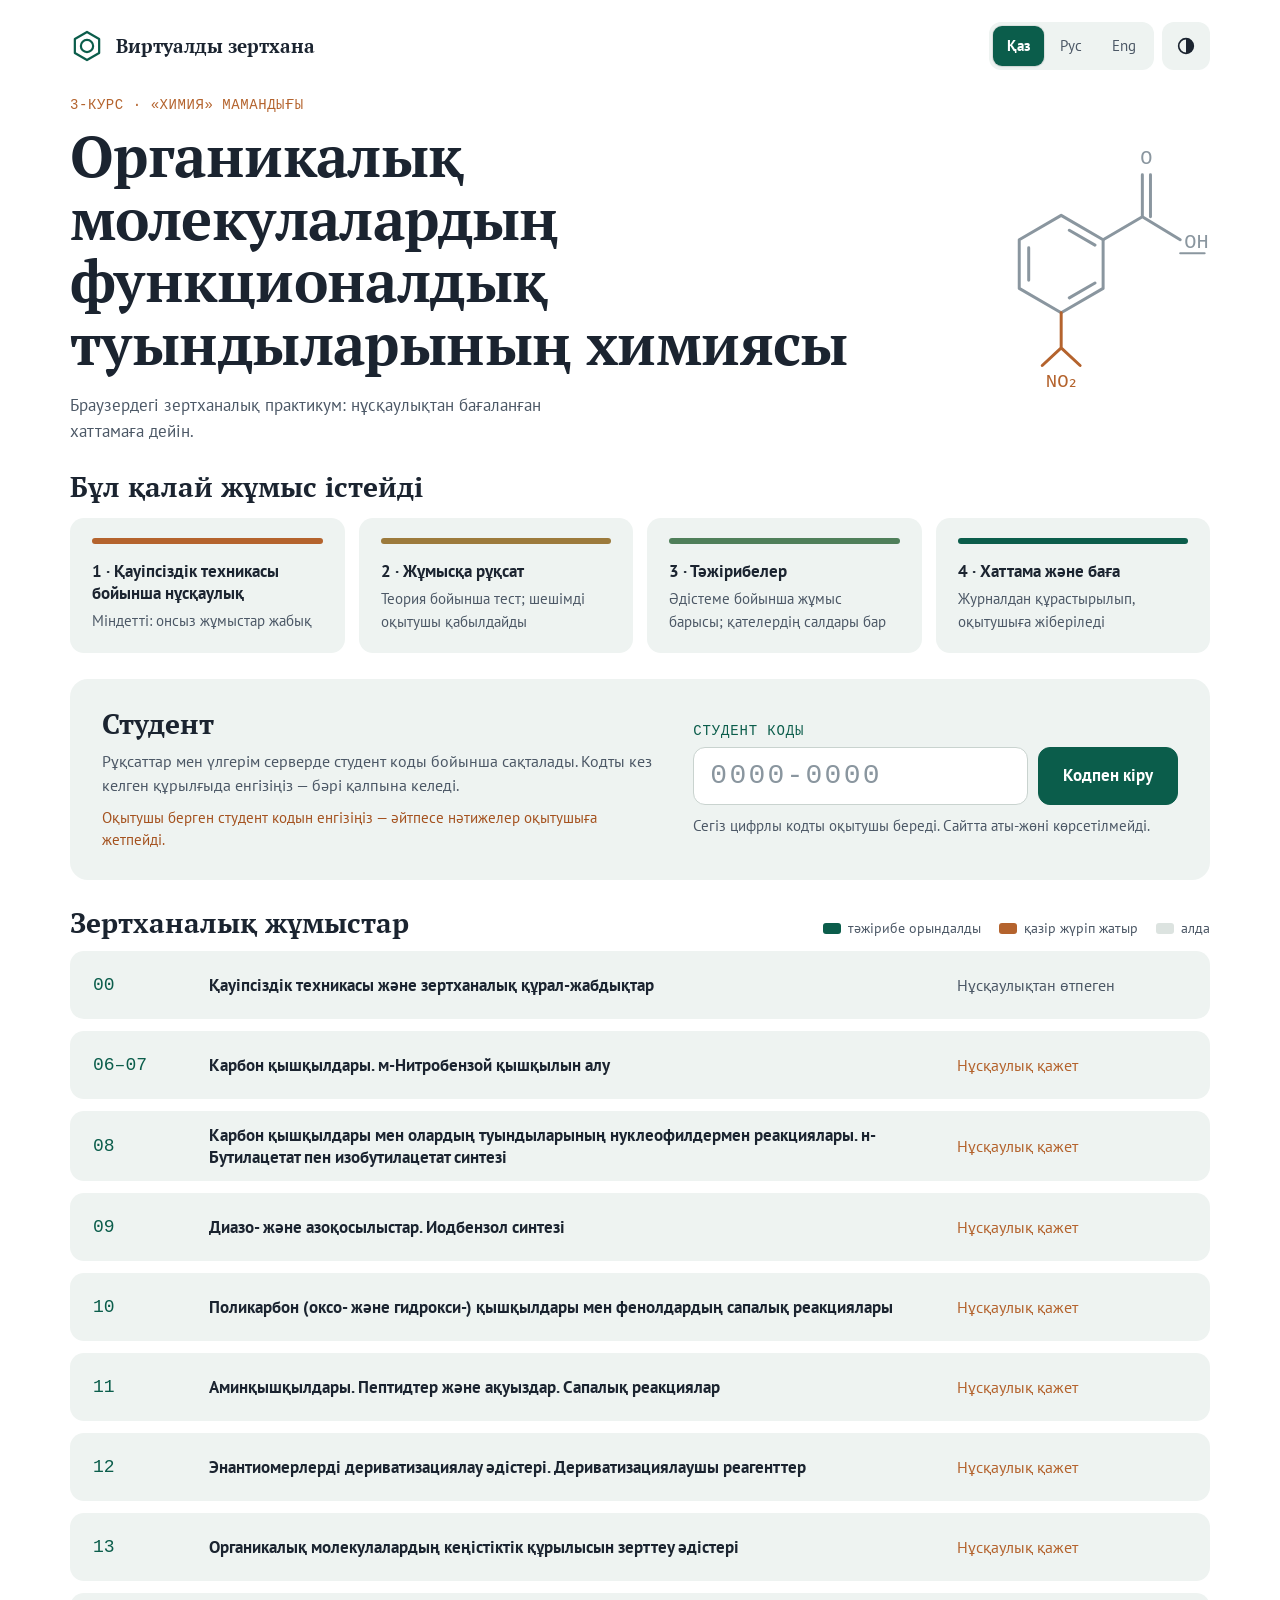
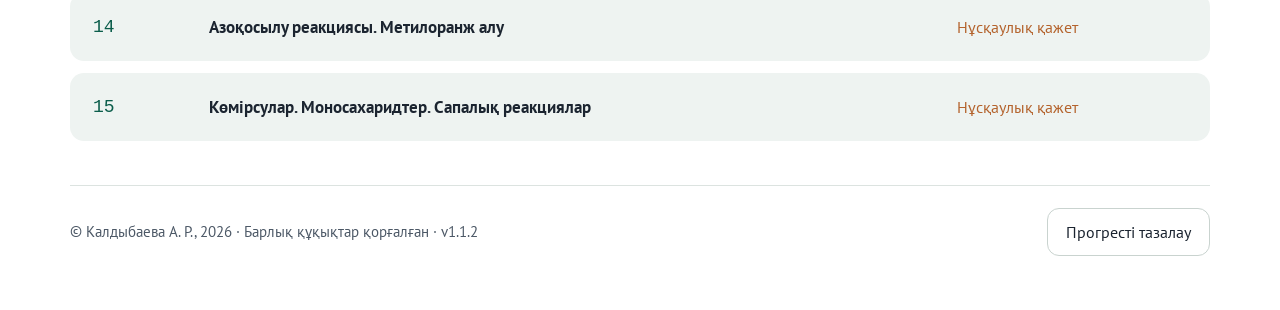
==== commit 66801bea: "Новый дизайн (черновик, ждёт одобрения)" ====
--- a/index.html
+++ b/index.html
@@ -1,72 +1,24 @@
 <!doctype html>
-<html lang="ru" translate="no" class="notranslate">
+<html lang="kk" translate="no" class="notranslate">
 <head>
 <meta charset="utf-8">
 <meta name="google" content="notranslate">
-<meta name="viewport" content="width=device-width, initial-scale=1">
-<meta name="robots" content="noindex">
-<title>Виртуальная лаборатория переехала</title>
-<style>
-  :root { color-scheme: light dark; }
-  body { margin: 0; min-height: 100vh; display: grid; place-items: center; background: #edf1f3; color: #15222b;
-    font: 16px/1.5 system-ui, -apple-system, "Segoe UI", Roboto, sans-serif; }
-  @media (prefers-color-scheme: dark) { body { background: #0e1519; color: #e2eaef; } a { color: #86a6ff; } }
-  main { max-width: 560px; padding: 24px 16px; text-align: center; }
-  p { margin: 8px 0; } .m { opacity: .7; font-size: 14px; } a { color: #1f4fd1; font-weight: 600; word-break: break-all; }
-</style>
+<meta name="viewport" content="width=device-width,initial-scale=1,viewport-fit=cover">
+<title>Виртуалды зертхана · Виртуальная лаборатория</title>
+<meta name="description" content="Виртуальная лаборатория: химия функциональных производных органических молекул">
+<meta name="theme-color" content="#0b5d4b">
+<link rel="manifest" href="manifest.webmanifest">
+<link rel="icon" href="icon.svg" type="image/svg+xml">
+<link rel="apple-touch-icon" href="icon-192.png">
+<link rel="preconnect" href="https://fonts.googleapis.com">
+<link rel="preconnect" href="https://fonts.gstatic.com" crossorigin>
+<link rel="stylesheet" href="https://fonts.googleapis.com/css2?family=PT+Serif:wght@400;700&family=PT+Sans:ital,wght@0,400;0,700;1,400&family=PT+Mono&display=swap">
+<link rel="stylesheet" href="app/tokens.css">
+<link rel="stylesheet" href="app/styles.css">
 </head>
 <body>
-<main>
-  <p><b>Виртуальная лаборатория переехала на новый адрес.</b> Переносим ваши допуски и прогресс…</p>
-  <p class="m">Виртуалды зертхана жаңа мекенжайға көшті · The Virtual Laboratory has moved</p>
-  <p><a id="go" href="https://kaldybayeva-lab.github.io/virtual-lab/">https://kaldybayeva-lab.github.io/virtual-lab/</a></p>
-</main>
-<script>
-/*
- * Мост со старого адреса. Собирает данные студента (ключи vlab_* в хранилище браузера этого адреса),
- * сжимает и передаёт новому адресу в части ссылки после «#» (она не уходит ни на один сервер):
- * https://kaldybayeva-lab.github.io/virtual-lab/import.html#g.<gzip+base64url>. Новый сайт записывает их, только если там этот браузер ещё не работал.
- * Ключи преподавателя (вход в панель) не передаются. Старый сервис-воркер и кэш удаляются.
- */
-(async function () {
-  var NEW = 'https://kaldybayeva-lab.github.io/virtual-lab/';
-  var to = /^#\/[\w\-\/]*$/.test(location.hash) ? location.hash : '#/';
-  try {
-    if (navigator.serviceWorker) (await navigator.serviceWorker.getRegistrations()).forEach(function (r) { r.unregister(); });
-    if (window.caches) (await caches.keys()).forEach(function (k) { caches.delete(k); });
-  } catch (e) { /* не мешает переезду */ }
-  var all = {};
-  try {
-    for (var i = 0; i < localStorage.length; i++) {
-      var k = localStorage.key(i);
-      if (/^vlab_/.test(k) && !/^vlab_teacher/.test(k)) all[k] = localStorage.getItem(k);
-    }
-  } catch (e) { /* хранилище недоступно */ }
-  if (!Object.keys(all).length) return location.replace(NEW + to);
-  // Если данных очень много — сначала всё, затем только главное (кто, допуски, очередь, язык), затем только кто это.
-  var essential = function (k) { return /^vlab_(api_|lang$|schemaVersion$)/.test(k); };
-  var who = function (k) { return k === 'vlab_api_student' || k === 'vlab_api_admissions' || k === 'vlab_lang'; };
-  var sets = [all, pick(all, essential), pick(all, who)];
-  for (var s = 0; s < sets.length; s++) {
-    var enc = await encode(JSON.stringify({ v: 1, to: to, ls: sets[s] }));
-    if (enc.length < 900000) return location.replace(NEW + 'import.html#' + enc);
-  }
-  location.replace(NEW + to);
-
-  function pick(o, f) { var r = {}; Object.keys(o).forEach(function (k) { if (f(k)) r[k] = o[k]; }); return r; }
-  async function encode(text) {
-    var bytes = new TextEncoder().encode(text), kind = 'j.';
-    if (window.CompressionStream) {
-      try {
-        var stream = new Blob([bytes]).stream().pipeThrough(new CompressionStream('gzip'));
-        bytes = new Uint8Array(await new Response(stream).arrayBuffer()); kind = 'g.';
-      } catch (e) { bytes = new TextEncoder().encode(text); kind = 'j.'; }
-    }
-    var bin = '';
-    for (var i = 0; i < bytes.length; i += 0x8000) bin += String.fromCharCode.apply(null, bytes.subarray(i, i + 0x8000));
-    return kind + btoa(bin).replace(/\+/g, '-').replace(/\//g, '_').replace(/=+$/, '');
-  }
-})();
-</script>
+<div id="app" class="wrap"><p style="padding:20px">…</p></div>
+<noscript><p style="padding:20px">Включите JavaScript · JavaScript қосыңыз · Please enable JavaScript.</p></noscript>
+<script type="module" src="app/main.js"></script>
 </body>
 </html>
--- a/app/tokens.css
+++ b/app/tokens.css
@@ -0,0 +1,45 @@
+/* Общие токены студента и панели преподавателя: палитра светлой и тёмной темы, шрифты, основа страницы.
+   Подключается первым в index.html и teacher/index.html; app/styles.css и teacher/teacher.css — только раскладка и компоненты.
+   Дизайн — по примерам преподавателя (ноябрь 2026): белая страница, тёмно-зелёный и ржаво-оранжевый,
+   семейство PT (ParaType): PT Serif — заголовки, PT Sans — текст, PT Mono — метки и числа. Казахские буквы есть во всех трёх. */
+:root{
+  --paper:#ffffff; --panel:#ffffff; --soft:#eef3f1; --soft-2:#f4f7f6; --scene:#f6f9f8; --tile-line:#e4ebe8;
+  --ink:#1b2430; --muted:#4c5866; --faint:#8a969f; --line:#dce3e0; --line-2:#c9d3cf;
+  --accent:#0b5d4b; --accent-soft:#e3efea; --accent-ink:#ffffff; --accent-2:#4f7f5a;
+  --rust:#b4632d; --rust-soft:#fbede4; --ochre:#9c7a3c;
+  --warn:#a4521f; --warn-soft:#fbede4; --bad:#b3261e; --bad-soft:#fbe7e4; --good:#0b5d4b; --good-soft:#e3efea;
+  --glass:#7a9b93; --glass-fill:rgba(196,222,214,.32); --liquid:rgba(176,208,212,.6); --liq-y:rgba(232,214,140,.62); --melt:rgba(246,232,170,.85);
+  --ice:#f7fbfb; --ice-edge:#b9d0d0; --bench:#c3cbc8; --metal:#a3aeab; --metal-dark:#5b6764; --screen:#1d2b25; --screen-ink:#86f0b6;
+  --solid:#fdfdf8; --solid-y:#f1e7bd; --hot:#e0662e; --nox:#b4632d;
+  --f-display:"PT Serif",Georgia,"Times New Roman",serif;
+  --f-body:"PT Sans",system-ui,-apple-system,"Segoe UI",Roboto,sans-serif;
+  --f-mono:"PT Mono",ui-monospace,Menlo,Consolas,monospace;
+  --r:14px; --r-lg:18px;
+  --bar-h:0px;
+  color-scheme:light;
+}
+/* тёмная тема: тот же характер — глубокий зелёно-графитовый фон, светлая зелень и медь */
+@media (prefers-color-scheme:dark){:root:not([data-theme="light"]){
+  --paper:#0e1412; --panel:#131b18; --soft:#1a2420; --soft-2:#17201c; --scene:#121a17; --tile-line:#1f2a26;
+  --ink:#e6ecea; --muted:#a2b0aa; --faint:#71807a; --line:#26332e; --line-2:#34443e;
+  --accent:#6cc9a8; --accent-soft:#163128; --accent-ink:#06231b; --accent-2:#8fbf94;
+  --rust:#e39361; --rust-soft:#35231a; --ochre:#d3ad6a;
+  --warn:#eba06a; --warn-soft:#35231a; --bad:#ff8b7c; --bad-soft:#3a1915; --good:#6cc9a8; --good-soft:#163128;
+  --glass:#8db3a9; --glass-fill:rgba(120,170,155,.12); --liquid:rgba(120,165,170,.34); --liq-y:rgba(220,190,90,.4); --melt:rgba(230,210,140,.6);
+  --ice:#2a3d3a; --ice-edge:#5f8a84; --bench:#26302d; --metal:#4f5c58; --metal-dark:#93a19c; --screen:#0b130f; --screen-ink:#77eca8;
+  --solid:#e9ece4; --solid-y:#e4dcae; --hot:#ff8650; --nox:#e39361; color-scheme:dark}}
+:root[data-theme="dark"]{
+  --paper:#0e1412; --panel:#131b18; --soft:#1a2420; --soft-2:#17201c; --scene:#121a17; --tile-line:#1f2a26;
+  --ink:#e6ecea; --muted:#a2b0aa; --faint:#71807a; --line:#26332e; --line-2:#34443e;
+  --accent:#6cc9a8; --accent-soft:#163128; --accent-ink:#06231b; --accent-2:#8fbf94;
+  --rust:#e39361; --rust-soft:#35231a; --ochre:#d3ad6a;
+  --warn:#eba06a; --warn-soft:#35231a; --bad:#ff8b7c; --bad-soft:#3a1915; --good:#6cc9a8; --good-soft:#163128;
+  --glass:#8db3a9; --glass-fill:rgba(120,170,155,.12); --liquid:rgba(120,165,170,.34); --liq-y:rgba(220,190,90,.4); --melt:rgba(230,210,140,.6);
+  --ice:#2a3d3a; --ice-edge:#5f8a84; --bench:#26302d; --metal:#4f5c58; --metal-dark:#93a19c; --screen:#0b130f; --screen-ink:#77eca8;
+  --solid:#e9ece4; --solid-y:#e4dcae; --hot:#ff8650; --nox:#e39361; color-scheme:dark}
+
+
+[hidden]{display:none!important}
+*{box-sizing:border-box}
+html{-webkit-text-size-adjust:100%}
+body{margin:0;background:var(--paper);color:var(--ink);font:16px/1.5 var(--f-body);min-height:100vh;overflow-x:hidden;-webkit-font-smoothing:antialiased}
--- a/app/styles.css
+++ b/app/styles.css
@@ -0,0 +1,412 @@
+/* Виртуальная лаборатория — раскладка, компоненты, печать. Токены и темы — app/tokens.css.
+   Стиль — по примерам преподавателя: белая страница, мягкие серо-зелёные плашки без рамок для справочного,
+   белые карточки с тонкой рамкой для выбора, тёмная рамка — у того, где сейчас идёт работа (панель шага, рабочий стол). */
+a{color:var(--accent)}
+.wrap{max-width:1180px;margin:0 auto;padding:22px 20px calc(48px + var(--bar-h) + env(safe-area-inset-bottom,0px))}
+.skip{position:absolute;left:-999px;top:0;background:var(--panel);padding:8px;z-index:20}.skip:focus{left:8px}
+
+/* типографика */
+.eyebrow{font:400 14px/1.35 var(--f-mono);letter-spacing:.04em;text-transform:uppercase;color:var(--rust)}
+h1{font:700 clamp(27px,5vw,44px)/1.1 var(--f-display);margin:6px 0 10px;letter-spacing:-.01em;text-wrap:balance}
+h2{font:700 clamp(21px,3.4vw,28px)/1.2 var(--f-display);margin:4px 0 14px;text-wrap:balance}
+h3{font:700 16.5px/1.3 var(--f-body);margin:18px 0 6px}
+.muted{color:var(--muted)}
+.lead{font-size:17px;color:var(--muted);max-width:56ch;margin:0}
+.backlink{display:inline-flex;align-items:center;gap:6px;min-height:44px;font:400 16px var(--f-body);color:var(--accent);text-decoration:none;margin:-8px 0 0}
+.backlink:hover{text-decoration:underline}
+.prose p{margin:4px 0 10px;max-width:72ch}
+
+/* шапка */
+.top{display:flex;flex-wrap:wrap;align-items:center;justify-content:space-between;gap:10px 14px;padding:0 0 26px}
+.brand{display:flex;align-items:center;gap:12px;text-decoration:none;color:inherit;min-width:0;min-height:44px}
+.brand .logo{width:34px;height:34px;flex:none}
+.brand b{font:700 19px/1.2 var(--f-display);display:block}
+.brand small{display:none}
+.topr{display:flex;gap:8px;align-items:center;flex-wrap:wrap}
+.top .seg{background:var(--soft);border:0;padding:4px;border-radius:12px;gap:2px}
+.top .seg .b{background:transparent;border:0;border-radius:9px;min-height:40px;padding:6px 14px;color:var(--muted);font-size:15px}
+.top .seg .b.on{background:var(--accent);color:var(--accent-ink);font-weight:700}
+.b.themebtn{width:48px;min-height:48px;padding:0;justify-content:center;background:var(--soft);border:0;border-radius:12px;color:var(--ink)}
+.b.themebtn:hover{background:var(--line)}
+.b.themebtn svg{width:22px;height:22px}
+/* шапка страницы опыта: заголовок слева, часы и «Начать заново» справа */
+.pagehead{display:flex;flex-wrap:wrap;align-items:flex-start;justify-content:space-between;gap:12px 16px;padding:0}
+.pagehead>div:first-child{min-width:0;flex:1 1 420px}
+.pagehead h1{font-size:clamp(25px,3.6vw,40px);margin-bottom:0}
+.clock{font:400 17px var(--f-mono);font-variant-numeric:tabular-nums;padding:10px 18px;border-radius:12px;background:var(--soft);white-space:nowrap;min-height:48px;display:inline-flex;align-items:center}
+.banner{padding:12px 16px;border-radius:12px;font-size:15px;margin:0 0 14px;background:var(--soft)}
+.banner.warn{background:var(--warn-soft);color:var(--warn)}
+.banner.info{background:var(--accent-soft);color:var(--accent)}
+
+/* карточки */
+.card{background:var(--panel);border:1px solid var(--line);border-radius:var(--r-lg);padding:20px 22px;min-width:0}
+.card.soft,.soft{background:var(--soft);border-color:transparent}
+.cards{display:grid;gap:14px;grid-template-columns:repeat(auto-fill,minmax(min(100%,300px),1fr))}
+.section{margin:26px 0}
+.sechead{display:flex;flex-wrap:wrap;align-items:baseline;justify-content:space-between;gap:6px 16px;margin-bottom:12px}
+.sechead h2{margin:0}
+.badge{display:inline-flex;align-items:center;gap:5px;font:700 14px/1.25 var(--f-body);padding:5px 11px;border-radius:999px;background:var(--soft);color:var(--muted);align-self:flex-start}
+.badge.ok{color:var(--good);background:var(--good-soft)}
+.badge.warn{color:var(--warn);background:var(--warn-soft)}
+.badge.bad{color:var(--bad);background:var(--bad-soft)}
+.badge.info{color:var(--rust);background:var(--rust-soft)}
+.pill{display:inline-flex;align-items:center;font:400 13.5px/1.2 var(--f-body);padding:3px 10px;border-radius:999px;border:1px solid var(--line-2);color:var(--muted);white-space:nowrap}
+.pill.hz{border-color:var(--rust);color:var(--rust)}
+
+/* главная: заголовок с молекулой */
+.hero{display:grid;grid-template-columns:minmax(0,1fr) auto;gap:20px;align-items:center;margin:0 0 14px}
+.hero h1{font-size:clamp(31px,5.4vw,58px);line-height:1.08;margin:10px 0 18px;max-width:24ch}
+.molecule{width:clamp(150px,18vw,230px);height:auto;color:var(--faint)}
+.molecule .no2{color:var(--rust)}
+@media (max-width:700px){.hero{grid-template-columns:1fr}.molecule{display:none}}
+/* «Как это работает» */
+.how{display:grid;gap:14px;grid-template-columns:repeat(auto-fit,minmax(min(100%,230px),1fr));margin:0;padding:0;list-style:none}
+.how li{padding:22px 22px 20px;border-radius:var(--r);background:var(--soft);position:relative}
+@media (max-width:600px){.how li{padding:16px 18px}.how li::before{margin-bottom:12px}}
+.how li::before{content:"";display:block;height:6px;border-radius:3px;background:var(--bar,var(--accent));margin:-2px 0 16px}
+.how li:nth-child(1){--bar:var(--rust)}.how li:nth-child(2){--bar:var(--ochre)}.how li:nth-child(3){--bar:var(--accent-2)}.how li:nth-child(4){--bar:var(--accent)}
+.how b{font:700 17px/1.3 var(--f-body);display:block}
+.how span{display:block;color:var(--muted);font-size:15px;margin-top:6px}
+/* карточка студента */
+.studentcard{display:grid;grid-template-columns:minmax(0,1.15fr) minmax(0,1fr);gap:18px 34px;align-items:center;background:var(--soft);border-radius:var(--r-lg);padding:28px 32px}
+.studentcard h2{margin:0 0 8px}
+.studentcard p{margin:0}
+.studentcard .note{margin-top:10px;color:var(--warn);font-size:15px}
+@media (max-width:820px){.studentcard{grid-template-columns:1fr;padding:22px 18px}}
+.codeform{display:grid;grid-template-columns:minmax(0,1fr) auto;gap:8px 10px;align-items:center}
+.codeform>label{grid-column:1/-1;font:400 14px var(--f-mono);letter-spacing:.06em;text-transform:uppercase;color:var(--accent)}
+.codeform input.code{font:400 clamp(22px,3vw,28px) var(--f-mono);letter-spacing:.08em;padding:10px 16px;min-height:58px;border-radius:12px;width:100%}
+.codeform .b{min-height:58px;padding:0 24px;font-size:17px}
+.codeform .hint{grid-column:1/-1;font-size:14.5px;color:var(--muted);margin:2px 0 0}
+.codeform .now{grid-column:1/-1;margin:0;font-weight:700}
+.codeform [role=status]{grid-column:1/-1;margin:0}
+.codeform [role=status]:empty{display:none}
+@media (max-width:460px){.codeform{grid-template-columns:1fr}.codeform .b{justify-content:center}}
+/* список работ */
+.legend{display:flex;flex-wrap:wrap;gap:6px 18px;font-size:14px;color:var(--muted)}
+.legend i{display:inline-block;width:18px;height:11px;border-radius:3px;margin-right:7px;vertical-align:-1px;background:var(--line)}
+.legend .d{background:var(--accent)}.legend .n{background:var(--rust)}
+.labrows{display:grid;gap:12px;margin:0;padding:0;list-style:none}
+.labrow{display:grid;grid-template-columns:96px minmax(0,1fr) auto 230px;gap:6px 20px;align-items:center;min-height:68px;padding:12px 22px;border-radius:var(--r);background:var(--soft);color:inherit;text-decoration:none;border:1.5px solid transparent}
+.labrow:hover{border-color:var(--line-2)}
+.labrow:focus-visible{outline:2px solid var(--accent);outline-offset:2px}
+.labrow .num{font:400 18px var(--f-mono);color:var(--accent)}
+.labrow .t{font:700 17px/1.3 var(--f-body)}
+.labrow .st{font-size:16px;color:var(--muted)}
+.labrow .st.ok{color:var(--good)}.labrow .st.info,.labrow .st.warn{color:var(--rust)}.labrow .st.bad{color:var(--bad)}
+.labrow.draft{opacity:.6}
+@media (max-width:820px){
+  .labrow{grid-template-columns:62px minmax(0,1fr);padding:14px 16px;gap:6px 12px;align-items:start}
+  .labrow .num{font-size:16px;padding-top:2px}
+  .labrow .segs:empty{display:none}
+  .labrow .segs{grid-column:2;justify-self:start}
+  .labrow .st{grid-column:2;font-size:15px}
+}
+/* полоски прогресса: опыты на главной, шаги в вкладках опытов */
+.segs{display:flex;gap:4px;align-items:center;min-width:0}
+.segs i{display:block;width:18px;height:11px;border-radius:3px;background:var(--line)}
+.segs i.d{background:var(--accent)}.segs i.n{background:var(--rust)}
+.segs.fill{width:100%}.segs.fill i{flex:1 1 0;width:auto;height:7px;border-radius:4px}
+
+/* формы */
+.form{display:grid;gap:12px;grid-template-columns:repeat(auto-fit,minmax(min(100%,220px),1fr));align-items:end}
+.field{display:grid;gap:6px;width:100%}
+.field>span,label.lb{font:700 14px var(--f-body);color:var(--ink)}
+input[type=text],input[type=search],input[type=number],textarea,select{font:16px var(--f-body);padding:11px 14px;border:1px solid var(--line-2);border-radius:12px;background:var(--panel);color:var(--ink);min-height:48px;width:100%}
+input::placeholder,textarea::placeholder{color:var(--faint)}
+input:focus-visible,textarea:focus-visible,select:focus-visible{outline:2px solid var(--accent);outline-offset:1px;border-color:var(--accent)}
+input.num{width:9em;flex:0 1 9em;font-family:var(--f-mono)}
+.numsign{display:inline-flex;align-items:stretch;gap:4px;flex:0 1 auto;min-width:0}
+.numsign input.num{width:7.5em;flex:1 1 7.5em;min-width:0}
+.b.sign{min-width:48px;padding:0 10px;font:400 20px/1 var(--f-mono);justify-content:center}
+textarea{min-height:120px;resize:vertical;line-height:1.5}
+.unit{color:var(--muted);font-size:15px}
+.foot{margin-top:44px;padding:22px 0 6px;border-top:1px solid var(--line);color:var(--muted);font-size:15px;display:flex;flex-wrap:wrap;gap:10px 16px;justify-content:space-between;align-items:center}
+
+/* кнопки */
+.b{font:400 16px/1.2 var(--f-body);min-height:48px;padding:11px 18px;border-radius:12px;border:1px solid var(--line-2);background:var(--panel);color:var(--ink);cursor:pointer;touch-action:manipulation;text-align:left;text-decoration:none;display:inline-flex;align-items:center;gap:8px;transition:border-color .12s,background-color .12s}
+.b:hover:not(:disabled){border-color:var(--accent)}
+.b:focus-visible,.tile:focus-visible,.opt:focus-visible{outline:2px solid var(--accent);outline-offset:2px}
+.b:disabled{cursor:not-allowed;border-style:dashed;color:var(--faint);background:transparent}
+.b.pri{background:var(--accent);border-color:var(--accent);color:var(--accent-ink);font-weight:700}
+.b.pri:hover:not(:disabled){filter:brightness(1.08)}
+.b.pri:disabled{background:var(--line);border:1px solid var(--line);color:var(--muted);opacity:1}
+.b.on{background:var(--accent-soft);border:1.5px solid var(--accent);color:var(--accent);font-weight:700}
+.b.on:disabled{opacity:.85;border-style:solid}
+.b.big{font-size:18px;font-weight:700;min-height:56px;padding:12px 28px}
+.b.sm{min-height:44px;padding:8px 14px;font-size:15px}
+.b.danger{color:var(--bad)}
+.b.danger:hover:not(:disabled){border-color:var(--bad)}
+.b.ghost{background:var(--panel)}
+.seg{display:inline-flex;flex-wrap:wrap;gap:2px;padding:4px;border-radius:12px;background:var(--soft);max-width:100%}
+.seg .b{border:0;border-radius:9px;min-height:44px;background:transparent;color:var(--muted);padding:8px 16px}
+.seg .b.on{background:var(--panel);color:var(--ink);font-weight:700;box-shadow:0 1px 2px rgba(27,36,48,.08),0 0 0 1px var(--line)}
+.seg .b:disabled{border:0}
+.row{display:flex;flex-wrap:wrap;gap:10px;width:100%;align-items:center}
+.row>*{min-width:0}
+.rng input[type=range]{flex:1;min-width:150px;accent-color:var(--accent);min-height:44px}
+.grp{width:100%;margin-top:10px}
+.lab{width:100%;font:700 15px/1.3 var(--f-body);color:var(--muted);margin:6px 0 8px}
+.check{display:grid;grid-template-columns:repeat(auto-fit,minmax(min(100%,220px),1fr));gap:10px;width:100%}
+.check .b.on::before{content:"✓"}
+.wfull{width:100%;min-width:0}
+
+/* страница работы: вкладки опытов */
+.exptabs{display:grid;grid-template-columns:repeat(auto-fit,minmax(min(100%,210px),1fr));gap:12px;margin:22px 0 22px}
+.xt{display:flex;flex-direction:column;gap:12px;justify-content:space-between;padding:14px 18px 16px;border:1px solid var(--line);border-radius:var(--r);background:var(--panel);color:var(--ink);text-decoration:none;min-height:72px}
+.xt:hover{border-color:var(--line-2)}
+.xt .xl{font:400 16px/1.3 var(--f-body);color:var(--muted)}
+.xt.now{border:1.5px solid var(--accent);background:var(--soft-2)}
+.xt.now .xl{color:var(--ink);font-weight:700}
+.xt.done .xl{color:var(--ink)}
+.xt[aria-disabled=true]{opacity:.55;cursor:default}
+.xt.mini{min-height:0;justify-content:center}
+.xt:focus-visible{outline:2px solid var(--accent);outline-offset:2px}
+/* телефон: вкладки опытов — лентой с прокруткой, часы и «заново» — в одну строку */
+@media (max-width:899px){
+  .exptabs{display:flex;overflow-x:auto;gap:10px;margin:16px -14px 18px;padding:2px 14px 6px;scrollbar-width:none;scroll-snap-type:x proximity}
+  .exptabs::-webkit-scrollbar{display:none}
+  .xt{flex:0 0 min(76%,270px);min-height:0;padding:12px 14px;scroll-snap-align:start}
+  .xt .xl{font-size:15px}
+  .xt.mini{flex:0 0 auto}
+  .pagehead .topr{flex-wrap:nowrap;width:100%}
+  .pagehead .clock{font-size:15px;padding:8px 12px;min-height:44px}
+  .pagehead .b{min-height:44px;padding:8px 12px;font-size:15px}
+  .pagehead h1{font-size:clamp(23px,6.4vw,30px)}
+}
+
+/* опыт */
+.exp{display:grid;gap:22px;grid-template-columns:minmax(0,1fr)}
+@media (min-width:900px){
+  .exp{grid-template-columns:minmax(0,1.28fr) minmax(0,1fr);align-items:start}
+  .standcol{position:sticky;top:12px}
+}
+.standcol{display:grid;gap:14px;min-width:0}
+.scenebox{border:1px solid var(--line);border-radius:var(--r-lg);background-color:var(--scene);overflow:hidden;padding:14px 14px 0;
+  background-image:linear-gradient(var(--tile-line) 1.5px,transparent 1.5px),linear-gradient(90deg,var(--tile-line) 1.5px,transparent 1.5px);background-size:25% 33%;background-position:-1px -1px}
+.scenebox svg{display:block;width:100%;height:auto;max-height:calc(46vh);margin:0 auto}
+@media (min-width:900px){.scenebox svg{max-height:64vh}}
+.scenebox:empty{display:none}
+/* стенд-полка (шаг «выбрать с полки»): вместо рисунка — полка и реактивы */
+.scenebox.stand{background:none;border:0;padding:0;overflow:visible;border-radius:0}
+.stepmeta{font:400 14px/1.4 var(--f-mono);letter-spacing:.04em;text-transform:uppercase;color:var(--accent);margin-bottom:6px}
+.panel{border:1.5px solid var(--ink);border-radius:var(--r-lg);padding:24px 26px}
+.panel>h2{font-size:clamp(23px,2.6vw,30px)}
+.instr{font-size:16.5px;line-height:1.62;margin-bottom:12px;max-width:68ch}
+.instr p{margin:0 0 8px}.instr ol,.instr ul{margin:0;padding-left:22px}.instr li{margin:4px 0;padding-left:2px}
+.instr .note{color:var(--muted);font-size:15px;margin-top:8px}
+.fb{margin-top:14px;padding:14px 18px;border-radius:12px;font-size:16px;line-height:1.5;background:var(--accent-soft);color:var(--ink);width:100%}
+.fb.warn{background:var(--warn-soft);color:var(--warn)}
+.fb.warn b,.fb.warn strong{color:var(--warn)}
+.fb.bad{background:var(--bad-soft);color:var(--bad)}
+.fb.good{background:var(--good-soft);color:var(--good)}
+.fb.bad:not(.q .fb)::before{content:"✗ ";font-weight:700}
+.fb.good:not(.q .fb)::before{content:"✓ ";font-weight:700}
+.fb b,.fb strong{font-weight:700}
+/* показания приборов — плитки под стендом */
+.readouts{display:grid;grid-template-columns:repeat(auto-fit,minmax(min(100%,150px),1fr));gap:12px}
+.readouts:empty{display:none}
+.ro{display:flex;flex-direction:column;gap:2px;padding:12px 16px;border-radius:12px;background:var(--soft);min-width:0}
+.ro span{font:400 14.5px/1.3 var(--f-body);color:var(--muted)}
+.ro b{font:400 clamp(20px,2.4vw,27px)/1.2 var(--f-mono);font-variant-numeric:tabular-nums;overflow-wrap:anywhere}
+.ro.ok b{color:var(--good)}.ro.ok b::after{content:" ✓";font-size:.7em}
+.ro.warn{background:var(--warn-soft)}.ro.warn b{color:var(--warn)}
+.ro.bad{background:var(--bad-soft)}.ro.bad b{color:var(--bad)}
+.controls{display:flex;flex-wrap:wrap;gap:10px;margin-top:14px;min-width:0}
+.actionbar{display:flex;align-items:center;justify-content:flex-end;flex-wrap:wrap;gap:10px;margin-top:20px;padding-top:18px;border-top:1px solid var(--line)}
+.actionbar .need{font-size:15.5px;color:var(--muted);margin-right:auto;min-width:0}
+.hintbox{margin-top:14px;padding:14px 18px;border-radius:12px;border:1px dashed var(--accent);background:var(--panel);font-size:15.5px}
+.hintbox .eyebrow{color:var(--accent)}
+.hintbox ol{margin:6px 0 0;padding-left:20px}
+@media (max-width:899px){
+  .actionbar{position:fixed;left:0;right:0;bottom:0;z-index:8;margin:0;padding:10px 16px calc(10px + env(safe-area-inset-bottom,0px));background:var(--panel);border-top:1px solid var(--line);box-shadow:0 -8px 22px rgba(27,36,48,.08)}
+  .actionbar .need{flex:1 1 100%;font-size:14px;order:-1}
+  .actionbar .b{flex:1 1 0;justify-content:center}
+  body.has-bar{--bar-h:112px}
+  .panel{padding:20px 18px}
+}
+.side{display:grid;gap:18px;min-width:0}
+/* журнал и памятка */
+.journal{background:var(--soft);border-color:transparent}
+.journal summary{list-style:none;display:flex;flex-wrap:wrap;align-items:baseline;justify-content:space-between;gap:4px 12px;cursor:pointer;min-height:36px}
+.journal summary::-webkit-details-marker{display:none}
+.journal summary .jt{font:700 clamp(21px,2.4vw,26px)/1.2 var(--f-display)}
+.tb summary{font:700 clamp(19px,2.2vw,23px)/1.25 var(--f-display);cursor:pointer;min-height:36px;display:flex;align-items:center;gap:10px;list-style:none}
+.tb summary::-webkit-details-marker{display:none}
+.tb summary::before{content:"▶";font-size:.7em}
+.tb[open] summary::before{content:"▼"}
+.jcount{font:400 14.5px var(--f-body);color:var(--muted);white-space:nowrap}
+.log{list-style:none;margin:12px 0 0;padding:0;display:grid;gap:10px;max-height:56vh;overflow:auto}
+.lg{display:grid;grid-template-columns:62px minmax(0,1fr);gap:10px;font-size:15.5px;line-height:1.45}
+.lg time{font:400 15px var(--f-mono);color:var(--accent);padding-top:1px}
+.lg.obs .k{font-weight:700;color:var(--accent);margin-right:4px}
+.lg.warn time,.lg.warn span{color:var(--rust)}
+.lg.calc span{font-family:var(--f-mono);font-size:14px}
+.lg.hint span{color:var(--muted);font-style:italic}
+.tb ul{margin:10px 0 0;padding-left:20px;font-size:15.5px}.tb li{margin:5px 0}
+
+/* шаги */
+.q{display:grid;gap:10px;width:100%;margin-bottom:14px}
+.q>p{margin:0;font-weight:700}
+.qq{margin:8px 0;font-weight:700}
+.opt{width:100%;text-align:left}
+.opt.right{border-color:var(--good);background:var(--good-soft)}
+.opt.right::before{content:"✓";color:var(--good);font-weight:700}
+.opt.wrong{border-color:var(--bad);background:var(--bad-soft)}
+.opt.wrong::before{content:"✗";color:var(--bad);font-weight:700}
+.whatif{margin-top:12px;border-left:4px solid var(--bad);background:var(--bad-soft);border-radius:12px;padding:12px 16px;font-size:15.5px;width:100%}
+.whatif strong{display:block;margin-bottom:2px}
+/* полка: плитки с рисунком сверху */
+.shelf{display:grid;grid-template-columns:repeat(auto-fill,minmax(min(100%,150px),1fr));gap:12px;width:100%}
+.tile{position:relative;display:flex;flex-direction:column;align-items:center;justify-content:flex-start;gap:6px;min-height:150px;padding:18px 12px 14px;border:1px solid var(--line);border-radius:var(--r);background:var(--panel);color:var(--ink);font:400 16px/1.3 var(--f-body);text-align:center;cursor:pointer;touch-action:manipulation}
+.tile:hover{border-color:var(--line-2)}
+.tile .ico{width:60px;height:60px;flex:none;margin-bottom:6px}.tile .ico svg{width:100%;height:100%}
+.tile>span:not(.ico){min-width:0;hyphens:auto;overflow-wrap:break-word}
+.tile .ts{font-size:14.5px;color:var(--muted);margin-top:auto}
+.tile .ts::before{content:attr(data-off)}
+.tile.on{border:1.5px solid var(--accent);background:var(--accent-soft)}
+.tile.on .ts{color:var(--accent);font-weight:700}
+.tile.on .ts::before{content:attr(data-on) " ✓"}
+.tile.used{opacity:.55}
+/* рисунки посуды на полке — линией, как в каталоге */
+.tile .ico .gl,.tile .ico .gls,.benchlist .ico .gl,.benchlist .ico .gls{fill:none;stroke:var(--ink);stroke-width:2.4;stroke-linejoin:round}
+.tile .ico .liq,.benchlist .ico .liq{fill:var(--soft)}
+.tile .ico .met,.benchlist .ico .met{fill:none;stroke:var(--ink);stroke-width:2.4}
+.tile .ico .metd,.benchlist .ico .metd{fill:var(--ink)}
+.tile .ico .redc,.benchlist .ico .redc{fill:var(--rust)}
+.tile .ico .ice{fill:none;stroke:var(--ink);stroke-width:2}
+.tile .ico .porc,.tile .ico .pnl{fill:none;stroke:var(--ink);stroke-width:2.2}
+.tile .ico [stroke="var(--glass)"]{stroke:var(--ink)}
+@media (max-width:600px){.shelf{grid-template-columns:repeat(2,minmax(0,1fr));gap:8px}.tile{min-height:0;padding:12px 8px 10px;gap:4px;font-size:15px}.tile .ico{width:40px;height:40px;margin-bottom:2px}.tile .ts{font-size:13.5px}}
+.standgrid{display:grid;gap:12px}
+.standgrid>h2{margin:0 0 4px}
+/* рабочий стол (что взято) — в панели шага */
+.benchlist{list-style:none;margin:6px 0 4px;padding:0;display:grid;gap:8px;width:100%}
+.benchlist li{display:flex;align-items:center;gap:12px;min-height:48px;padding:8px 16px;border-radius:12px;background:var(--soft);font-size:16.5px}
+.benchlist li::before{content:"";width:11px;height:11px;border-radius:3px;background:var(--accent);flex:none}
+.benchlist li.empty{background:transparent;border:1px dashed var(--line-2);color:var(--muted)}
+.benchlist li.empty::before{display:none}
+.benchhead{font:700 clamp(21px,2.4vw,26px)/1.2 var(--f-display);margin:12px 0 6px;width:100%}
+/* реактивы опыта */
+.reagents{display:grid;grid-template-columns:repeat(auto-fill,minmax(min(100%,230px),1fr));gap:12px}
+.rg{display:grid;grid-template-columns:44px minmax(0,1fr);gap:4px 14px;align-items:start;padding:16px 18px;border:1px solid var(--ink);border-radius:var(--r);background:var(--panel)}
+.rg>span:first-child{grid-row:span 4;color:var(--ink)}
+.rg svg{width:40px;height:58px;display:block}
+.rg b{font:700 18px/1.25 var(--f-display)}
+.rg .fm{font:400 17px var(--f-mono);color:var(--accent)}
+.rg .ds{font-size:14.5px;color:var(--muted)}
+.rg .hz{display:flex;flex-wrap:wrap;gap:6px;margin-top:4px}
+.rgnote{font-size:15px;color:var(--muted)}
+.reagbox>summary{list-style:none;cursor:pointer;display:flex;align-items:center;gap:10px;min-height:44px;margin-bottom:12px}
+.reagbox>summary::-webkit-details-marker{display:none}
+.reagbox>summary h2{margin:0}
+.reagbox>summary::after{content:"▼";font-size:14px;color:var(--muted)}
+.reagbox:not([open])>summary::after{content:"▶"}
+/* старый мини-ряд над полкой больше не нужен: полка и стол видны вместе */
+.pick-mini{display:none!important}
+.order{list-style:none;margin:0;padding:0;display:grid;gap:8px;width:100%}
+.order li{display:flex;align-items:center;gap:8px;padding:6px 8px 6px 14px;border:1px solid var(--line);border-radius:12px;background:var(--panel)}
+.order li .n{color:var(--muted);width:1.5em;font-family:var(--f-mono)}.order li .tx{flex:1;font-size:15.5px}
+.order li.bad{border-color:var(--bad);background:var(--bad-soft)}
+.order li.ok{border-color:var(--good)}
+canvas.tg{width:100%;height:110px;display:block;border:1px solid var(--line);border-radius:12px;background:var(--panel);margin-bottom:8px}
+.strip{display:flex;align-items:center;gap:10px;flex-wrap:wrap;width:100%;padding:10px 14px;border:1px solid var(--line);border-radius:12px;font-size:15.5px;margin-top:8px}
+.strip i{width:30px;height:16px;border-radius:3px;border:1px solid var(--line);display:inline-block}
+.strip em{color:var(--muted);font-style:normal}
+.strip .scale{height:8px;border-radius:4px;width:100%;background:linear-gradient(90deg,#c81e32,#e63c32,#f58c28,#f5c832,#6eb428,#1e9682,#325aaa,#5a2882)}
+.calcbox .field{margin-bottom:10px}
+.signprev{font-size:15px;margin:6px 0 0}
+
+/* SVG стенда */
+.sv-bench{fill:var(--bench)}.gl{fill:var(--glass-fill);stroke:var(--glass);stroke-width:1.8}.gls{fill:none;stroke:var(--glass);stroke-width:1.8}
+.liq{fill:var(--liquid)}.ice{fill:var(--ice);stroke:var(--ice-edge);stroke-width:1}.met{fill:var(--metal)}.metd{fill:var(--metal-dark)}
+.sol{fill:var(--solid);stroke:var(--muted);stroke-width:.6}.porc{fill:var(--solid);stroke:var(--muted);stroke-width:1}.ppt{fill:var(--solid-y)}
+.lbl{font:400 10.5px var(--f-mono);fill:var(--muted)}.lblb{font:400 11px var(--f-mono);fill:var(--ink);paint-order:stroke;stroke:var(--scene);stroke-width:3px;stroke-linejoin:round}.mono{font-family:var(--f-mono)}
+.redc{fill:#c0392b}.nox{fill:var(--nox)}.scr{fill:var(--screen)}.scrt{fill:var(--screen-ink);font:400 15px var(--f-mono)}.pnl{fill:var(--panel);stroke:var(--muted);stroke-width:1}
+.slot{cursor:pointer}.slot rect{fill:var(--panel);stroke:var(--accent);stroke-width:1.4;stroke-dasharray:4 3}.slot.full rect{stroke-dasharray:none;fill:var(--accent-soft);fill-opacity:.35}
+.slot:focus-visible rect{stroke-width:3}
+.bub{fill:none;stroke:var(--glass);stroke-width:1;animation:rise 1.3s linear infinite}
+@keyframes rise{0%{transform:translateY(0);opacity:0}15%{opacity:1}100%{transform:translateY(-34px);opacity:0}}
+.drop{animation:fall .45s ease-in forwards}
+@keyframes fall{from{transform:translateY(0)}to{transform:translateY(var(--dy,120px));opacity:.15}}
+.stir{animation:stir .55s ease-in-out infinite alternate}
+@keyframes stir{from{transform:rotate(-3.5deg)}to{transform:rotate(3.5deg)}}
+.airp{animation:air 1.6s linear infinite}
+@keyframes air{from{transform:translateY(12px);opacity:0}50%{opacity:1}to{transform:translateY(-22px);opacity:0}}
+.fume{animation:fume 3s ease-out infinite}
+@keyframes fume{0%{transform:translate(0,0);opacity:0}30%{opacity:1}100%{transform:translate(10px,-42px);opacity:0}}
+.steam{animation:fume 2.4s ease-out infinite}
+.flow{stroke-dasharray:6 5;animation:flow .5s linear infinite}
+@keyframes flow{to{stroke-dashoffset:-11}}
+@media (prefers-reduced-motion:reduce){*,*::before,*::after{animation:none!important;transition:none!important}}
+
+/* модальные окна */
+.modal{position:fixed;inset:0;z-index:30;display:grid;place-items:center;padding:16px;background:rgba(14,20,18,.55)}
+.modal .box{max-width:580px;width:100%;max-height:calc(100vh - 32px);overflow:auto;background:var(--panel);border:1.5px solid var(--ink);border-radius:var(--r-lg);padding:24px;box-shadow:0 24px 60px rgba(0,0,0,.28)}
+.modal .box.crit{border-top:7px solid var(--bad)}
+.modal .box.event{border-top:7px solid var(--rust)}
+.modal h2{margin-top:2px}
+.modal .acts{display:grid;gap:10px;margin-top:18px}
+
+/* протокол */
+.doc{font-size:16px;line-height:1.6}
+.doc h2{margin-top:8px}
+.doc p{margin:4px 0;max-width:76ch}.doc ul{margin:4px 0;padding-left:22px}
+.eq{background:var(--soft);padding:9px 14px;border-radius:10px;margin:8px 0;overflow-x:auto;white-space:nowrap;font-size:15.5px}
+.eq.calc{font-family:var(--f-mono);font-size:14.5px;white-space:normal}
+.tw{overflow-x:auto;margin:8px 0;max-width:100%}
+.doc table{border-collapse:collapse;font-size:15px;min-width:560px;font-variant-numeric:tabular-nums}
+.doc th,.doc td{border:1px solid var(--line);padding:8px 10px;text-align:left;vertical-align:top}
+.doc th{background:var(--soft);font-weight:700}
+.dochead{display:grid;grid-template-columns:repeat(auto-fit,minmax(min(100%,200px),1fr));gap:12px;padding:16px 18px;border-radius:var(--r);background:var(--soft)}
+.grade{display:flex;gap:18px;align-items:center;padding:18px 20px;border-radius:var(--r);background:var(--accent-soft);margin-top:14px}
+.grade b{font:700 54px/1 var(--f-display);color:var(--accent)}
+.grade.pending{background:transparent;border:1.5px dashed var(--line-2)}
+.grade.pending b{color:var(--muted)}
+.sev{font:400 12px var(--f-mono);text-transform:uppercase;letter-spacing:.04em;padding:2px 7px;border-radius:6px;margin-right:6px;border:1px solid currentColor;white-space:nowrap}
+.sev.minor{color:var(--muted)}.sev.major{color:var(--rust)}.sev.critical{color:var(--bad)}.sev.safety{color:var(--bad)}
+.lossbar{display:flex;height:16px;border-radius:8px;overflow:hidden;background:var(--line);margin:8px 0 10px}
+.lossbar i{display:block;height:100%}
+.losslist{list-style:none;margin:0 0 10px;padding:0;font-size:15.5px;display:grid;gap:6px}
+.losslist li{display:flex;gap:8px;align-items:center}
+.losslist .sw{flex:none;width:12px;height:12px;border-radius:3px}
+.losslist .pc{margin-left:auto;font-family:var(--f-mono);font-size:14.5px;white-space:nowrap}
+.assign .q{border:1px solid var(--line);border-radius:var(--r);padding:14px 16px}
+.status{font-weight:700}
+.status.ok{color:var(--good)}.status.warn{color:var(--rust)}
+.jtable{font-size:14px}
+.printonly{display:none}
+.mono{font-family:var(--f-mono)}
+
+/* телефон: уравнения переносятся, а не обрезаются */
+@media (max-width:899px){.eq{white-space:normal;overflow-wrap:anywhere}}
+@media (max-width:600px){.wrap{padding:16px 14px calc(40px + var(--bar-h) + env(safe-area-inset-bottom,0px))}.card{padding:18px 16px}.top{padding-bottom:18px}.brand b{font-size:17px}}
+
+@media print{
+  :root{--paper:#fff;--panel:#fff;--soft:#fff;--scene:#fff;--ink:#000;--muted:#333;--line:#999;--accent:#000;--accent-soft:#fff;--good:#000;--bad:#000;--warn:#000;--rust:#000;--good-soft:#fff;--bad-soft:#fff;--warn-soft:#fff}
+  body{background:#fff;color:#000;font-size:11pt}
+  .noprint,.top,.foot .noprint,.actionbar,.exptabs,.backlink,button,.b,.banner{display:none!important}
+  .card{border:0;padding:0}
+  .wrap{max-width:none;padding:0}
+  .doc table{min-width:0;width:100%}
+  .tw{overflow:visible}
+  .eq{white-space:normal}
+  h1,h2,h3{break-after:avoid}
+  .dochead{display:none!important}
+  .doc li,.eq,.doc tr{break-inside:avoid}
+  .assign textarea{border:1px solid #999;min-height:0}
+  .printonly{display:block}
+  /* задание с выбором: на бумаге видны выбранный и верный варианты */
+  .assign .b.opt.right,.assign .b.opt.wrong{display:block!important;border:1px solid #999;background:#fff;color:#000;min-height:0;padding:4px 8px;margin:4px 0;text-align:left;opacity:1}
+  .assign .b.opt.right::before{content:'✓ '}
+  .assign .b.opt.wrong::before{content:'✗ '}
+  /* протокол уже содержит наблюдения и подпись: свёрнутый полный журнал и подвал страницы не печатаем */
+  body:has(.doc) .foot,details.journal:not([open]){display:none!important}
+  @page{size:A4;margin:16mm 14mm}
+}
+.toasts{position:fixed;top:12px;right:12px;left:12px;z-index:40;display:grid;gap:8px;justify-items:end;pointer-events:none}
+.toast{max-width:440px;padding:12px 16px;border-radius:12px;background:var(--panel);border:1px solid var(--line);border-left:5px solid var(--rust);box-shadow:0 10px 28px rgba(27,36,48,.16);font-size:15px}
+.toast.info{border-left-color:var(--accent)}
+/* плашка «вышла новая версия» */
+.updbar{position:fixed;left:8px;right:8px;top:8px;z-index:70;display:flex;flex-wrap:wrap;gap:8px 12px;align-items:center;justify-content:space-between;
+  max-width:720px;margin:0 auto;padding:12px 16px;border-radius:14px;background:var(--panel);border:1.5px solid var(--accent);box-shadow:0 8px 26px rgb(0 0 0/.16);font-size:15.5px}
